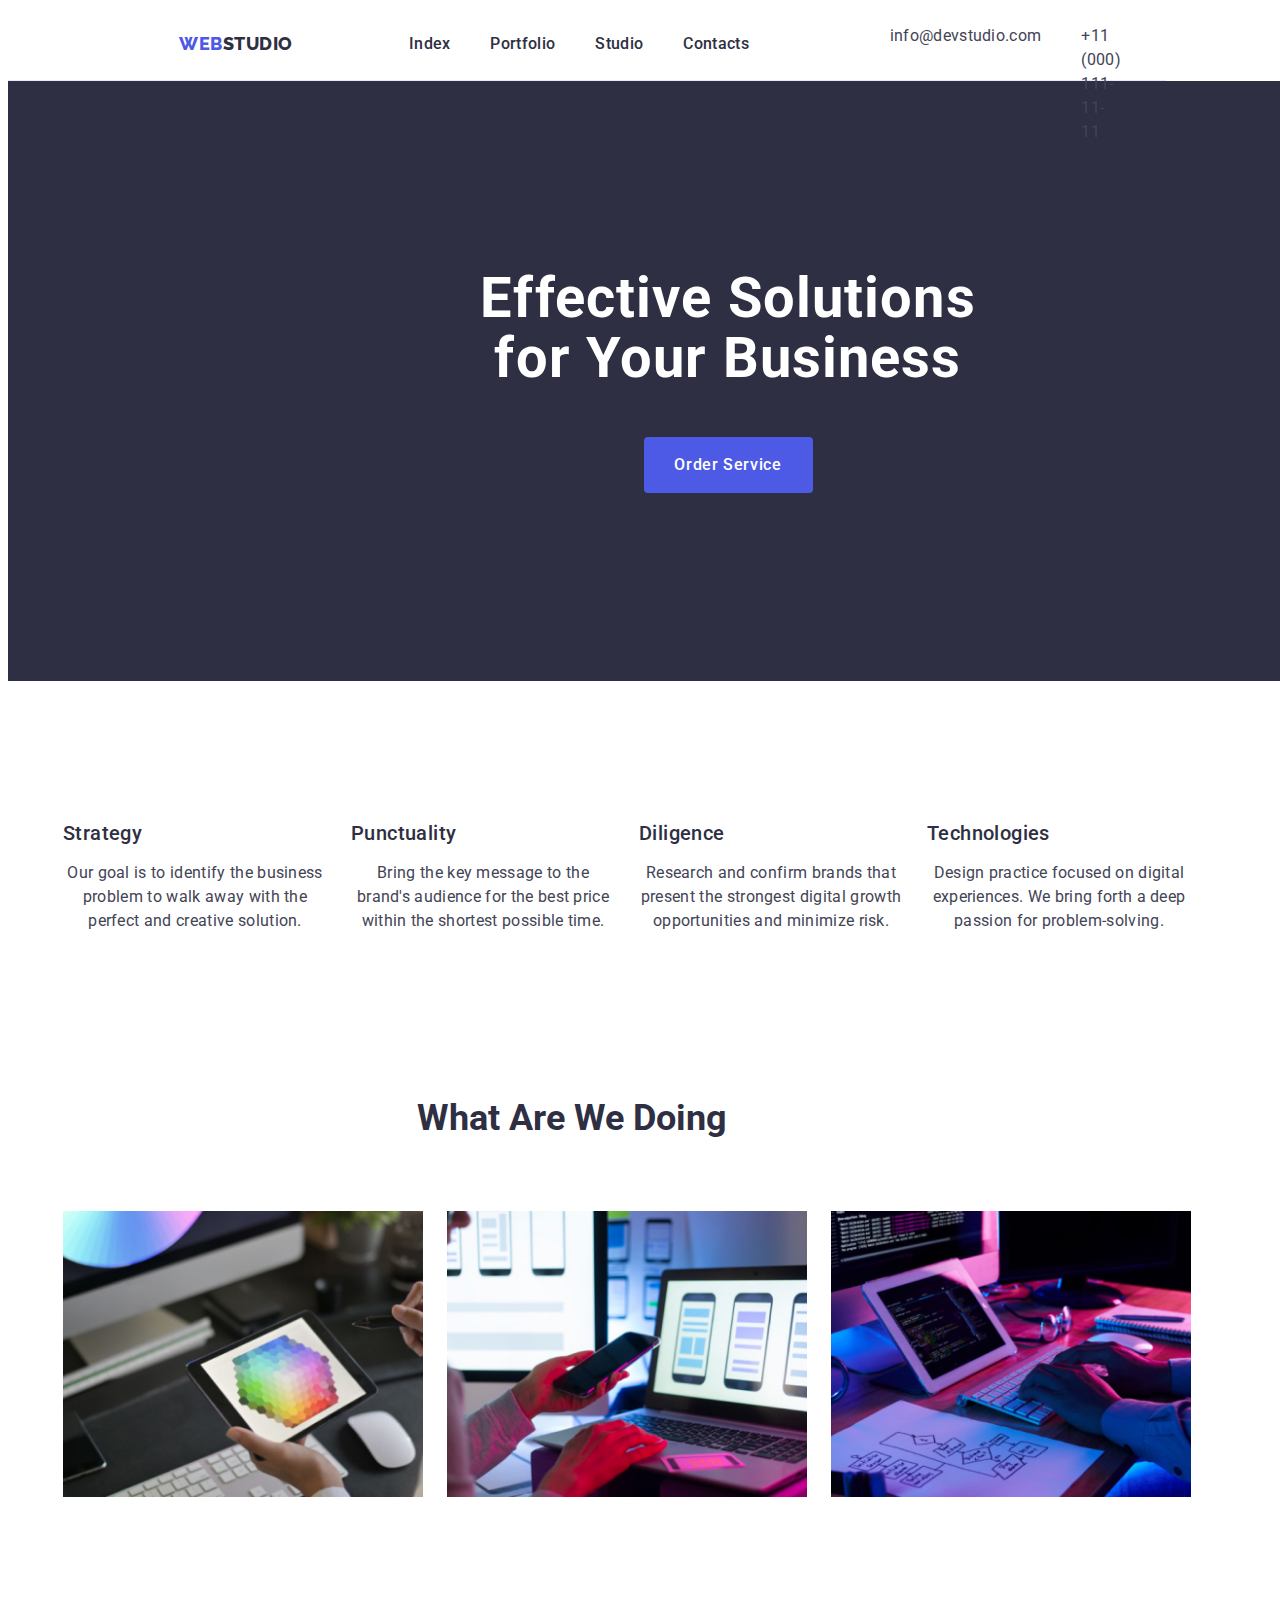
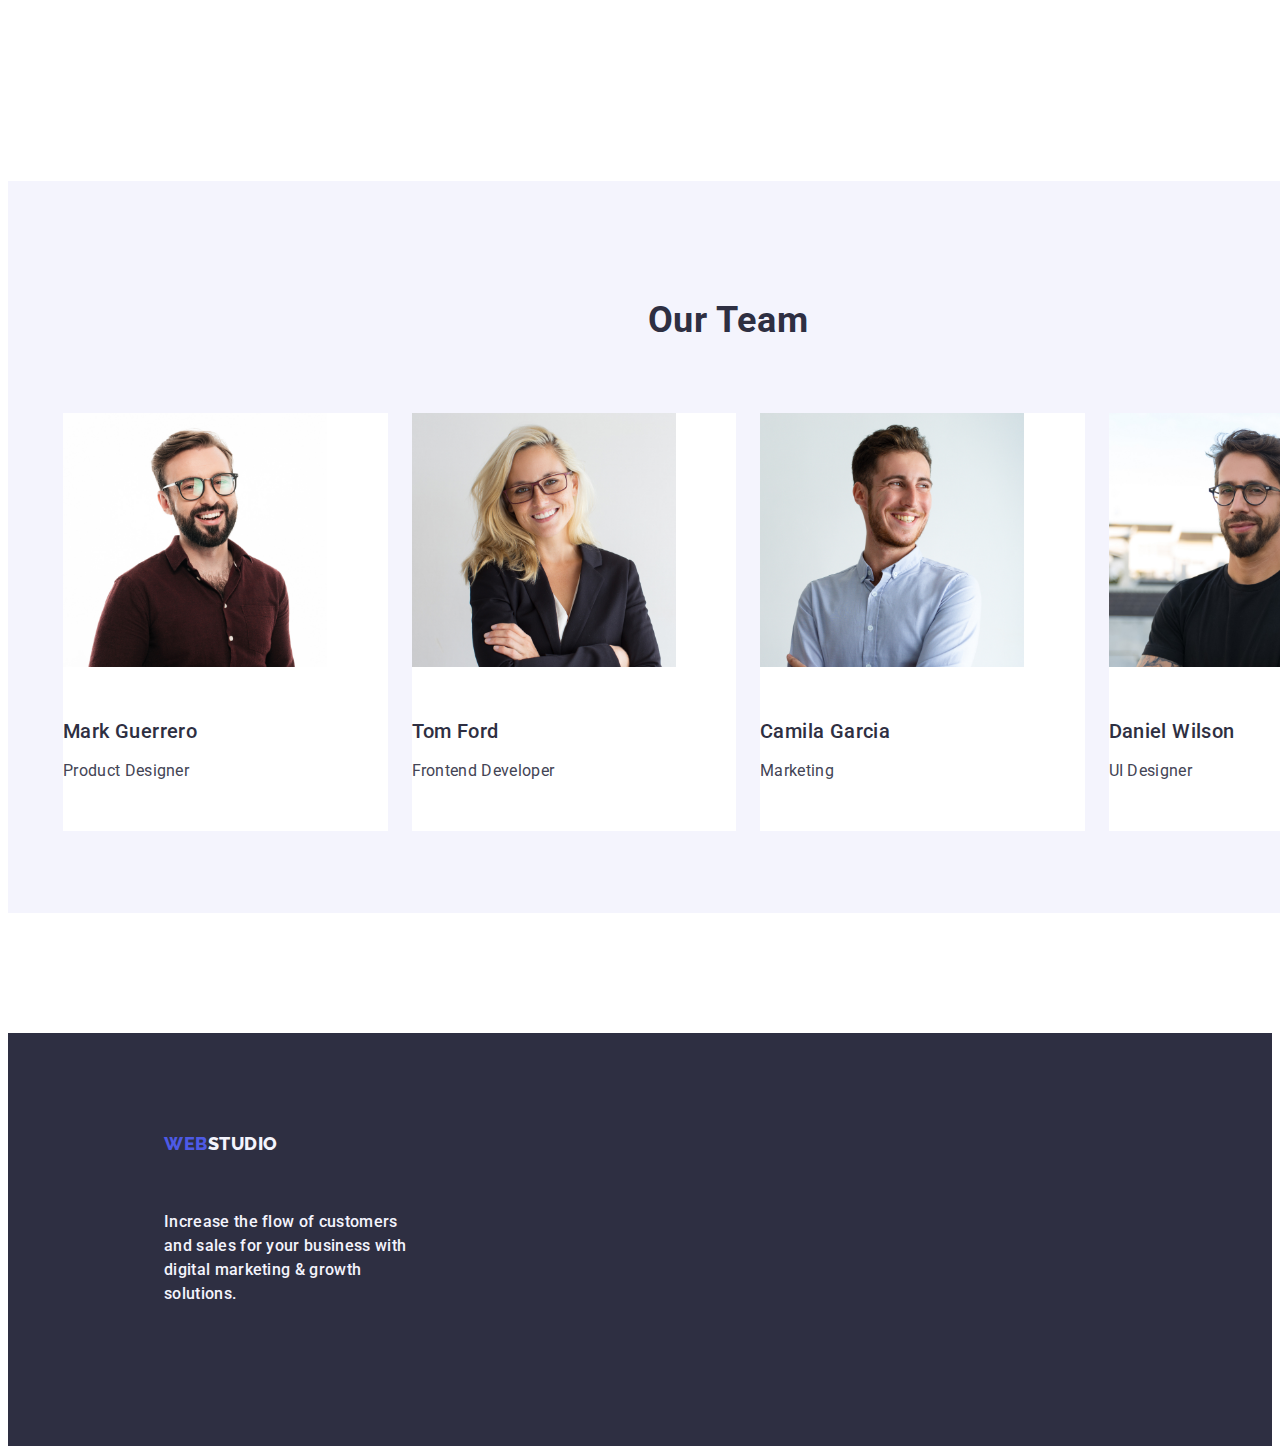
==== index.html @ 5dc01ca7 "adssdvd" ====
<!DOCTYPE html>
<html lang="en">
  <head>
    <meta charset="UTF-8" />
    <meta name="viewport" content="width=device-width, initial-scale=1.0" />
    <title>Web studio Homework</title>
    <link
      rel="stylesheet"
      href="node_modules/modern-normalize/modern-normalize.min.css"
    />
    <link rel="stylesheet" href="./css/styles.css" />
    <link rel="preconnect" href="https://fonts.googleapis.com" />
    <link rel="preconnect" href="https://fonts.gstatic.com" crossorigin />

    <link
      href="https://fonts.googleapis.com/css2?family=Roboto&display=swap"
      rel="stylesheet"
    />
    <link
      href="https://fonts.googleapis.com/css2?family=Raleway&display=swap"
      rel="stylesheet"
    />
  </head>
  <body class="body-studio">
    <header class="header-container">
      <!--Navigation section-->
      <div class="hero-content container">
        <nav class="navigation">
          <a class="logo link" href="./index.html"
            >Web<span class="accent-header">Studio</span></a
          >

          <ul class="list menu">
            <li>
              <a href="./index.html" class="index link">Index</a>
            </li>
            <li>
              <a href="./portfolio.html" class="index link">Portfolio</a>
            </li>

            <li><a href="" class="index link">Studio</a></li>
            <li>
              <a href="" class="index link">Contacts</a>
            </li>
          </ul>
        </nav>
        <!--Address-->
        <address class="address">
          <ul class="address list">
            <li>
              <a href="mailto:info@devstudio.com" class="contact link"
                >info@devstudio.com</a
              >
            </li>
            <li>
              <a href="tel:+110001111111" class="contact link"
                >+11 (000) 111-11-11</a
              >
            </li>
          </ul>
        </address>
      </div>
    </header>
    <main>
      <!--First section-->

      <section class="first-section">
        <div class="first-section container">
          <h1 class="first-section-title">
            Effective Solutions for Your Business
          </h1>
          <button class="first-section-button" type="button">
            Order Service
          </button>
        </div>
      </section>

      <!--Second section-->

      <section class="second-section">
        <div class="second-section container">
          <h2 hidden>text</h2>
          <ul class="list second-section-container">
            <li class="second-section-item">
              <h3 class="second-section-title">Strategy</h3>
              <p class="second-section-paragraph">
                Our goal is to identify the business problem to walk away with
                the perfect and creative solution.
              </p>
            </li>

            <li class="second-section-item">
              <h3 class="second-section-title">Punctuality</h3>
              <p class="second-section-paragraph">
                Bring the key message to the brand's audience for the best price
                within the shortest possible time.
              </p>
            </li>

            <li class="second-section-item">
              <h3 class="second-section-title">Diligence</h3>
              <p class="second-section-paragraph">
                Research and confirm brands that present the strongest digital
                growth opportunities and minimize risk.
              </p>
            </li>

            <li class="second-section-item">
              <h3 class="second-section-title">Technologies</h3>
              <p class="second-section-paragraph">
                Design practice focused on digital experiences. We bring forth a
                deep passion for problem-solving.
              </p>
            </li>
          </ul>
        </div>
      </section>

      <!--Third section-->
      <section class="third-section-container">
        <div class="third-section container">
          <h2 class="third-section-title">What are we doing</h2>
          <ul class="third-section list">
            <li class="third-section-item">
              <img
                class="third-section-image"
                src="./images/image1.jpg"
                alt="typing"
                width="360"
              />
            </li>
            <li class="third-section-item">
              <img
                class="third-section-image"
                src="./images/image3.jpg"
                alt="phone"
                width="360"
              />
            </li>
            <li class="third-section-item">
              <img
                class="third-section-image"
                src="./images/image2.jpg"
                alt="hands holding a tablet"
                width="360"
              />
            </li>
          </ul>
        </div>
      </section>
      <!--Fourth section-->

      <section class="fourth-section">
        <div class="fourth-section-container container">
          <h2 class="fourth-section-title">Our Team</h2>

          <ul class="fourth-section-list list">
            <li class="list-item">
              <img
                class="card-image"
                src="./images/man2.jpg"
                alt="man with glasses smilig"
                width="264"
              />
              <div class="name-and-job">
                <h3 class="second-section-title">Mark Guerrero</h3>
                <p class="second-section-paragraph">Product Designer</p>
              </div>
            </li>

            <li class="list-item">
              <img
                class="card-image"
                src="./images/woman1.jpg"
                alt="woman smiling"
                width="264"
              />
              <div class="name-and-job">
                <h3 class="second-section-title">Tom Ford</h3>
                <p class="second-section-paragraph">Frontend Developer</p>
              </div>
            </li>

            <li class="list-item">
              <img
                class="card-image"
                src="./images/man1.jpg"
                alt="man without glasses smiling"
                width="264"
              />
              <div class="name-and-job">
                <h3 class="second-section-title">Camila Garcia</h3>
                <p class="second-section-paragraph">Marketing</p>
              </div>
            </li>

            <li class="list-item">
              <img
                class="card-image"
                src="./images/man3.jpg"
                alt="man in black with glasses smiling"
                width="264"
              />
              <div class="name-and-job">
                <h3 class="second-section-title">Daniel Wilson</h3>
                <p class="second-section-paragraph">UI Designer</p>
              </div>
            </li>
          </ul>
        </div>
      </section>
    </main>

    <footer class="footer">
      <!--Logo-->
      <div class="footer-container">
        <a href="./index.html" class="web-footer link"
          >Web<span class="accent-footer">Studio</span></a
        >

        <p class="index link footer-paragraph">
          Increase the flow of customers and sales for your business with
          digital marketing & growth solutions.
        </p>
      </div>
    </footer>
  </body>
</html>
---- css/styles.css ----
:root{
    --brand-color:#434455;
}



.body-studio {
    font-family: "Roboto", sans-serif;
    color: #434455;
    background-color: #FFFFFFFF;
}
.logo {
    font-family: "Raleway", sans-serif;
    font-weight: 800;
    font-size: 18px;
    line-height: 1.17;
    letter-spacing: 0.03em;
    text-transform: uppercase;
    color:#4d5ae5;
    margin-right: 76px;
    
      
}
.header-container{
    border-bottom: 1px solid #e7e9fc;
    width: 1158px;
    margin: 0;
}
.accent-header{
    color: #2e2f42;
        font-family: "Raleway", sans-serif;
        font-size: 18px;
        font-style: normal;
        font-weight: 800;
        line-height: 21px;
        letter-spacing: 0.54px;
        text-transform: uppercase;
}

.list {
    list-style: none;
    display:flex;
}
.link {
    text-decoration: none;
}
.link:hover{
    color:#404BBF;
}
.link:focus{
    color: #404BBF;
}
.address {
    font-style: normal;
    display:flex;
    justify-content: flex-end;
    gap:40px;
    width: 151px;
    height: 24px;
   
}

.contact{
    color: #434455;
    font-size: 16px;
    line-height: 1.5;
    letter-spacing: 0.02em;
    
}
.index{
    font-weight: 500;
    line-height: 1.5;
    letter-spacing: 0.02em;
    color: #2e2f42;
    padding: 24px 0;
    
    
}
.hero-content {
    width: 1158px;
    margin: 0 auto;
}

/*Section 1*/

.first-section {
    background-color: #2e2f42;
    min-width: 1440px;
        
    padding: 188px 0;
        
    
    
    
}
.first-section-title {
    color: #FFFFFFFF;
    font-size: 56px;
    line-height: 1.07;
    text-align: center;
    letter-spacing: 0.02em;
    max-width: 496px;
    margin:auto;
    
    

    
}
.first-section-button{
    background-color: #4d5ae5;
    font-family: "Roboto", sans-serif;
    font-weight: 500;
    font-size: 16px;
    line-height: 1.5;
    letter-spacing: 0.04em;
    color:#FFFFFFFF;
    display: block;
    min-width: 169px;
    height: 56px;
    border: none;
    border-radius: 4px;
    margin:auto;
    margin-top:48px;
    
    
}

.first-section-button:hover{
    background-color: #404bbf;
}
.first-section-button:focus{
    background-color: #404bbf;
}
.first-section-button{
    cursor: pointer;
}

/*Section 2*/
.second-section{
    padding: 120px 0;
}

.second-section-container{
    display: flex;
    gap: 24px;
    margin:auto;
    
    
}
.second-section-title, .second-section-paragraph{
    display: flex;
    width: 264px;
    flex-direction: column;
    align-items: flex-start;
    gap: 8px;
    
}
.second-section-item{
flex-basis: calc((100% - 72px) / 4);
margin:auto;
}
       

.second-section-title {
    color: #2e2f42;
    font-weight: 500;
    font-size: 20px;
    line-height: 1.2;
    letter-spacing: 0.02em;
    background-color: #FFFFFFFF;
    margin-bottom: 8px;
    text-align: center;
    
    
    

}
.second-section-paragraph {
    font-size: 16px;
    line-height: 1.5;
    letter-spacing: 0.02em;
    color:#434455;
    text-align: center;
    
    

}
/*Section 3*/
.third-section-container{
    padding-bottom: 120px;
}
.third-section {
    
    align-items: flex-start;
    gap:24px;
    width: 1128px;
    height: 412px;
    
    
    
}
.third-section-title {
    color: #2e2f42;
    font-size: 36px;
    line-height: 1.11;
    text-align: center;
    text-transform: capitalize;
    margin-bottom: 72px;
    
    
}
.third-section-item{
    display: flex;
    gap: 24px;
    
}

/*Section 4*/

.fourth-section-container{
    min-width: 1440px;
    height: 732px;
    background-color: #F4F4FD;
    
}
.fourth-section {
    padding: 120px 0;
   
}
.fourth-section-list{
display: flex;
gap: 24px
}

.fourth-section-title {
    color: #2e2f42;
    font-size: 36px;
    line-height: 1.11;
    text-align: center;
    letter-spacing: 0.02em;
    text-transform: capitalize;
    background-color: #F4F4FD;
    padding-top:120px;
    margin-bottom: 72px;
    
}

.list-item{
    background-color: #FFFFFFFF;
    border-radius: 0px 0px 4px 4px 4px;
    width: calc((100% - 72px) / 4);
    
    
}
.card-image{
    display: block;

}
.name-and-job{
padding: 32px 0;
}


/*Footer*/

.footer {
    background-color: #2e2f42;
    padding: 100px 0;
}

.footer-paragraph {
    color: #F4F4FD;
    max-width: 264px;
}

.web-footer {
    font-family: "Raleway", sans-serif;
    font-weight: 800;
    font-size: 18px;
    line-height: 1.17;
    letter-spacing: 0.03em;
    text-transform: uppercase;
    color: #4d5ae5;
    display: inline-block;
    margin-bottom: 16px;
}
.accent-footer {
        color:#f4f4fd;
        font-family: "Raleway", sans-serif;
        font-size: 18px;
        font-style: normal;
        font-weight: 800;
        line-height: 21px;
        letter-spacing: 0.54px;
        text-transform: uppercase;
}
.footer-container{
    margin-left:156px;
}
/*Portfolio*/
img {
    display: block
}
.body-portfolio {
    font-family: "Roboto", sans-serif;
    color: #434455;
    background-color: #FFFFFFFF;
}
.portfolio-cards{

}
.portfolio-cards-list{
    display: flex;
    justify-content: center;
    gap: 24px;
    margin-bottom: 72px;
}
.section-portfolio{
    padding-top: 96px;
    padding-bottom: 120px;

}

.body-portfolio{
    font-family: "Roboto", sans-serif;
    color:#434455;
}


.button-portfolio{
    color: #4d5ae5;
        background-color: #F4F4FD;
        text-align: center;
        font-family: "Roboto", sans-serif;
        font-size: 16px;
        font-style: normal;
        font-weight: 500;
        line-height: 1.5;
        letter-spacing: 0.04em;
        cursor: pointer;
        padding: 12px 24px;
        border: 1px solid #e7e9fc;
        border-radius: 4px;
        
}

.button-portfolio:hover{
    color: #FFFFFFFF;
    background-color: #404bbf;
    border: 1px solid transparent;
}
.button-portfolio:focus{
    color: #FFFFFFFF;
    background-color: #404BBF;
    border: 1px solid transparent;
}
/*List portfolio*/
.title-element{
    color: #2e2f42;
        font-size: 20px;
        font-style: normal;
        font-weight: 500;
        line-height: 1.2;
        letter-spacing: 0.02em;
        margin-bottom: 8px;
}
.paragraph-element{
    color: #434455;
        font-size: 16px;
        line-height: 1.5;
        letter-spacing: 0.02em;
}
.portfolio-images{
    display: flex;
    flex-wrap: wrap;
    column-gap: 24px;
    row-gap: 48px;
    
    
}
.list-element{
    width: calc((100% - 48px) / 3);
    
    
    
    
}
.name-application{
    display: flex;
    width: 360px;
    padding: 32px 16px;
    flex-direction: column;
    align-items: flex-start;
    border: 1px solid #e7e9fc;
    border-top: none;
        
}
/*Tema3*/
* {
    box-sizing: border-box;
}
.navigation{
    display: flex;
    width: 1440px;
    height: 72px;
    padding:24px 156px 24px 156px;
    flex-wrap:nowrap;
    align-items:center;
}
.menu{
    display: flex;
    gap:40px;
    align-items: flex-start;
    
}
.hero-content{
    display: flex;
}
.container{
    width: 1128px;
    margin:0;
    padding: 0 15px;
    
}
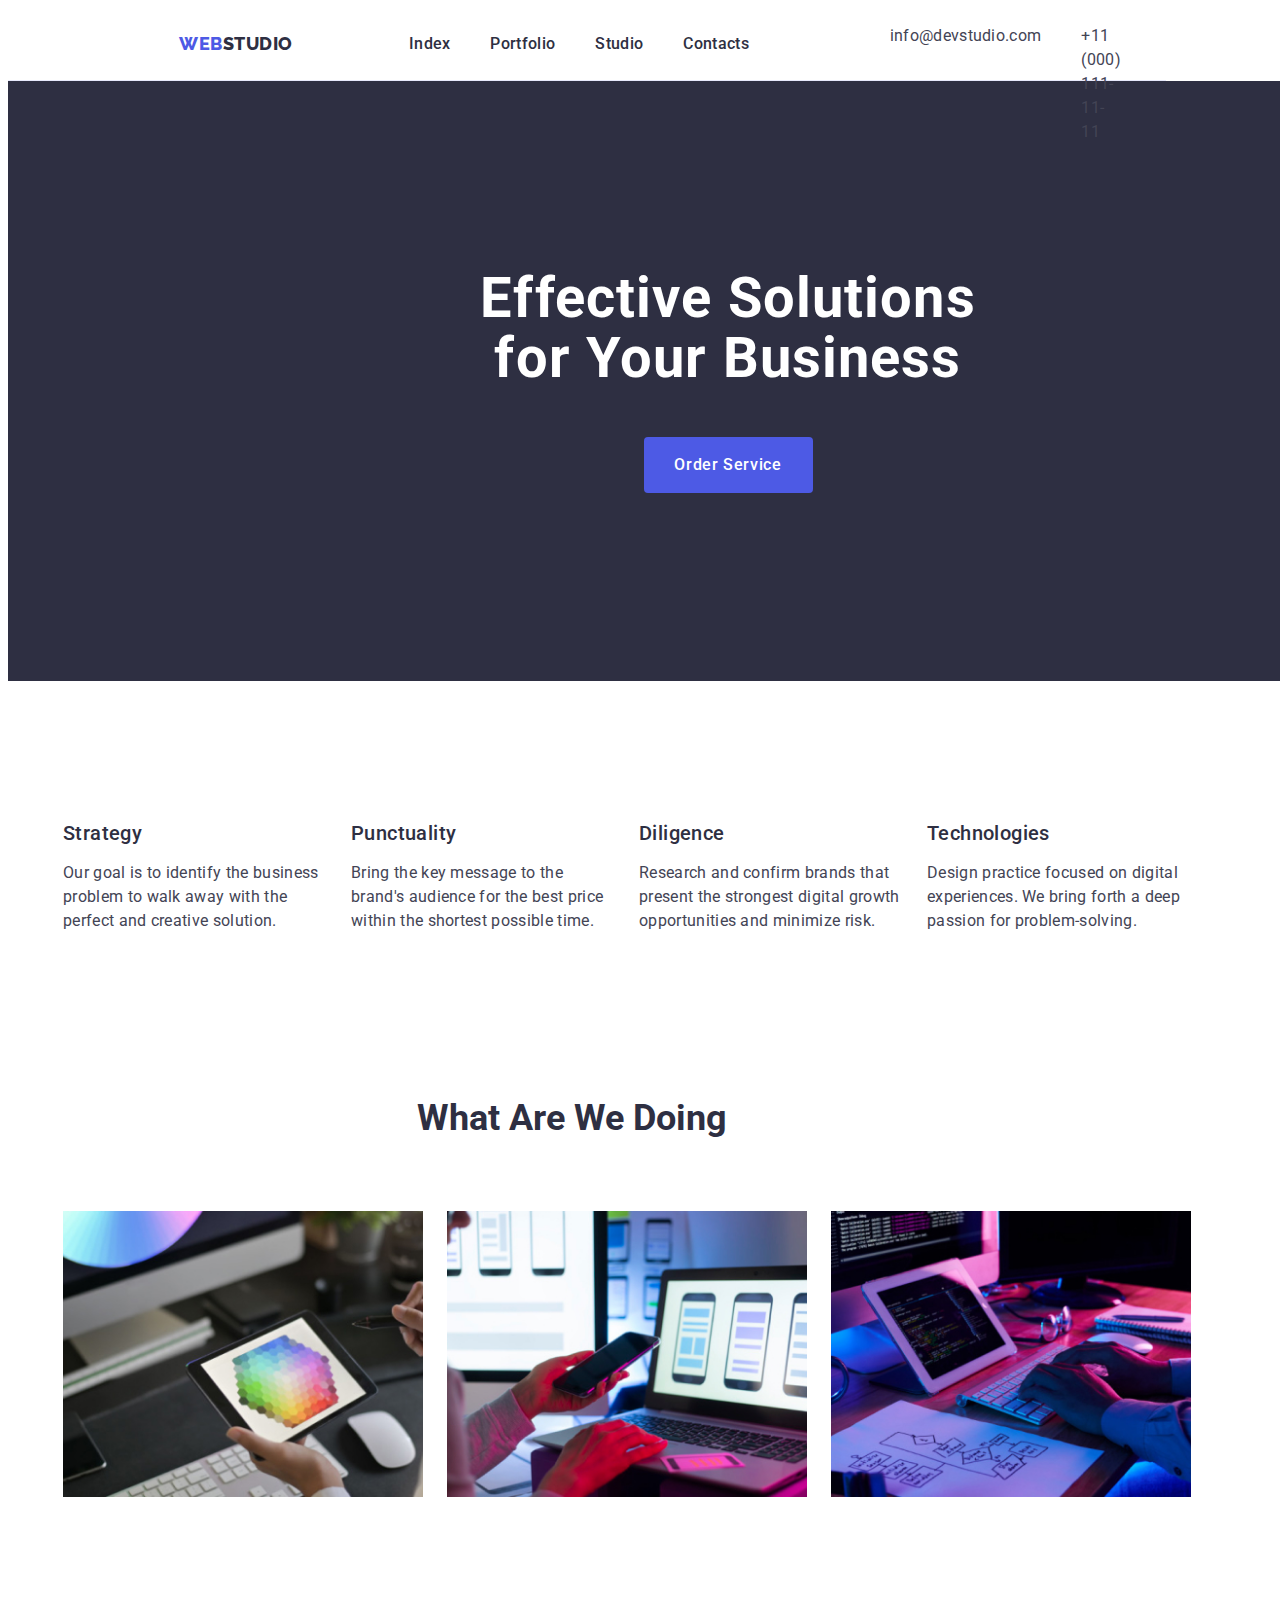
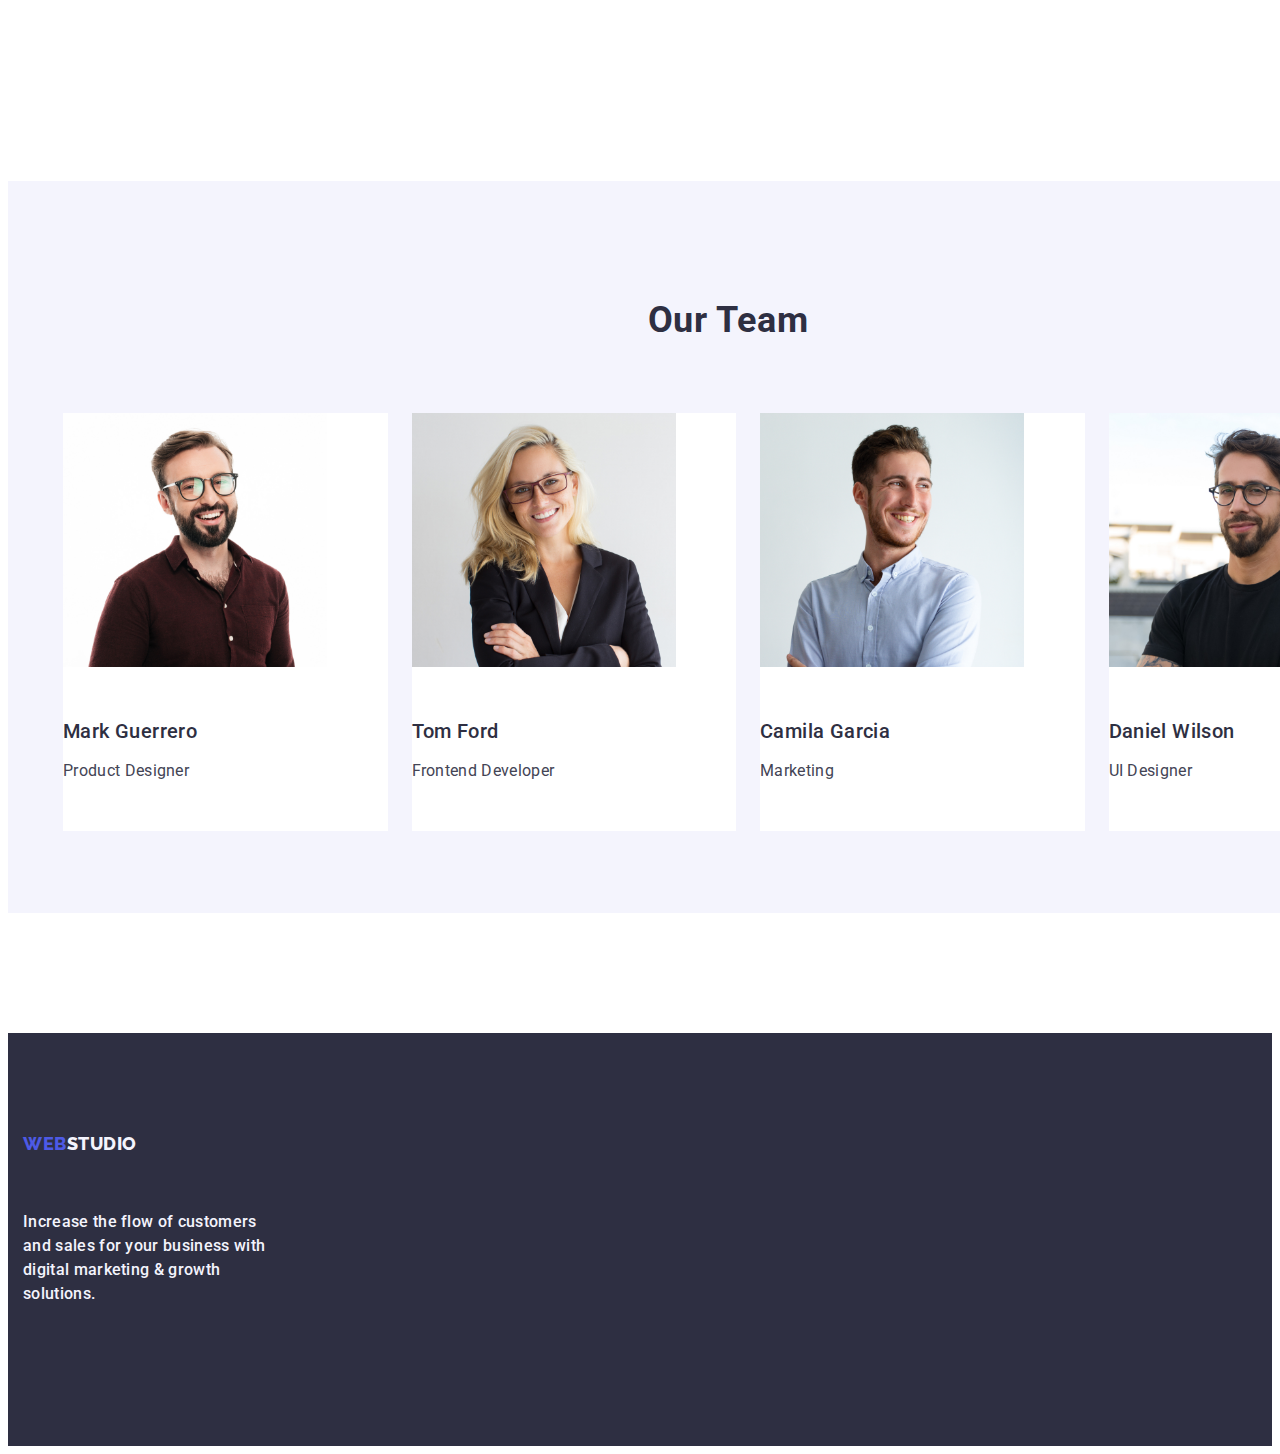
==== commit 540526ca: "k" ====
--- a/index.html
+++ b/index.html
@@ -79,7 +79,7 @@
 
       <section class="second-section">
         <div class="second-section container">
-          <h2 hidden>text</h2>
+          <h2 class="visually-hidden">text</h2>
           <ul class="list second-section-container">
             <li class="second-section-item">
               <h3 class="second-section-title">Strategy</h3>
@@ -213,7 +213,7 @@
 
     <footer class="footer">
       <!--Logo-->
-      <div class="footer-container">
+      <div class="footer-container container">
         <a href="./index.html" class="web-footer link"
           >Web<span class="accent-footer">Studio</span></a
         >
--- a/css/styles.css
+++ b/css/styles.css
@@ -84,6 +84,18 @@
 
 /*Section 1*/
 
+.visually-hidden{
+    position: absolute;
+    width: 1px;
+    height: 1px;
+    margin:-1px;
+    border:0;
+    padding:0;
+    white-space: nowrap;
+    clip-path: inset(100%);
+    clip:rect(0000);
+    overflow: hidden;
+}
 .first-section {
     background-color: #2e2f42;
     min-width: 1440px;
@@ -181,7 +193,7 @@
     line-height: 1.5;
     letter-spacing: 0.02em;
     color:#434455;
-    text-align: center;
+    
     
     
 
@@ -423,3 +435,7 @@
     padding: 0 15px;
     
 }
+.hero-content .container{
+    width: 1158px;
+    margin: 0 auto;
+}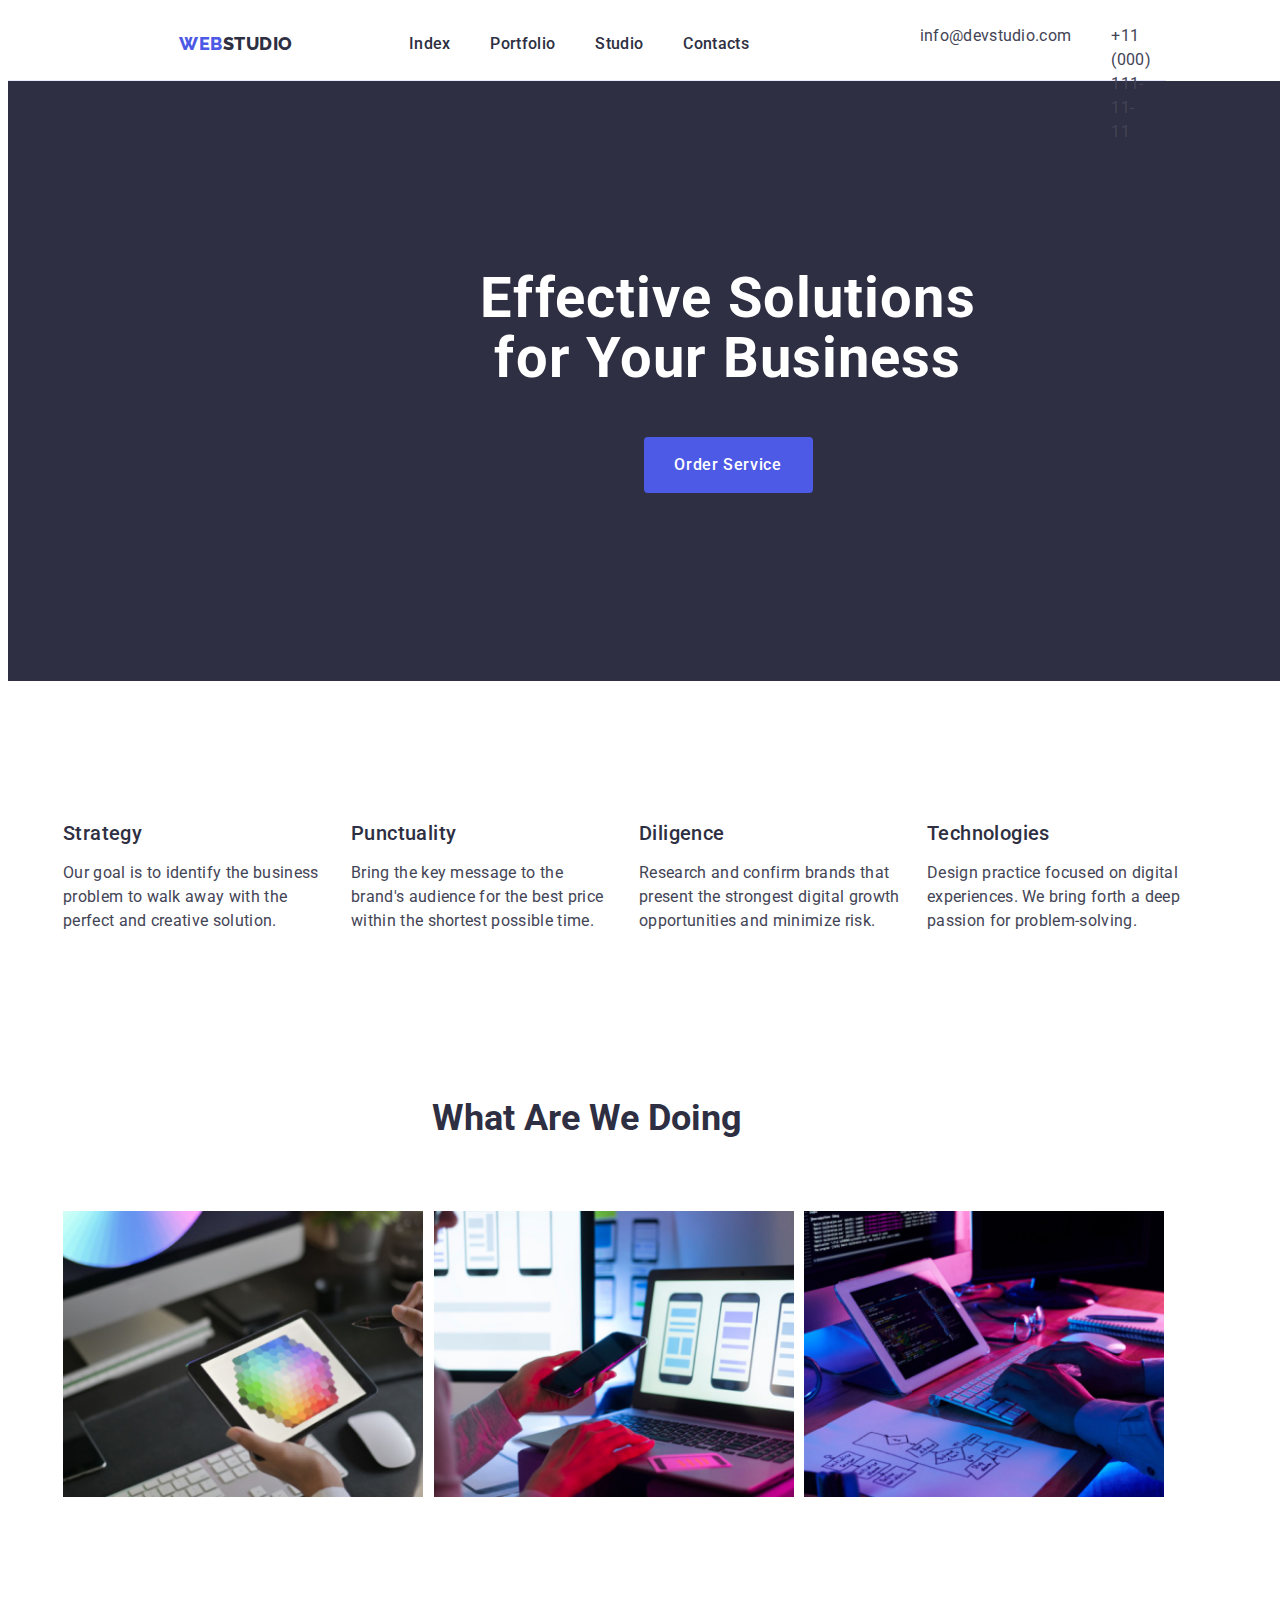
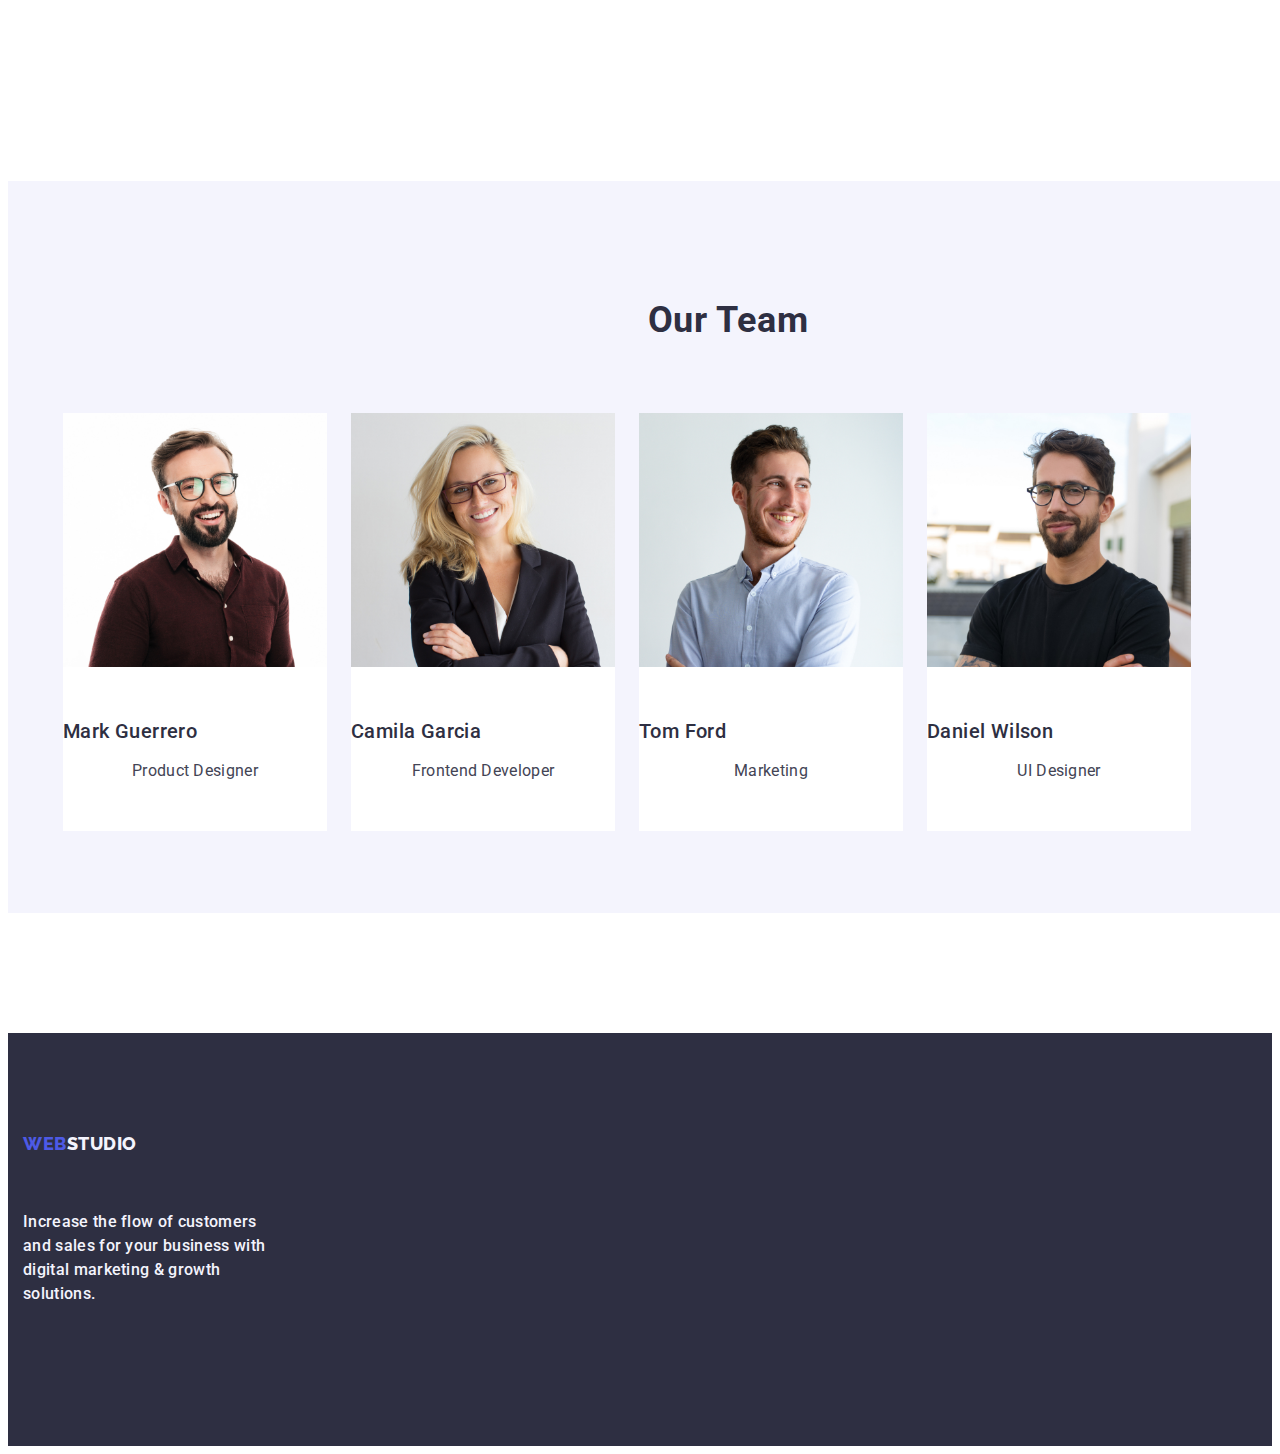
==== commit deaefffb: "d" ====
--- a/index.html
+++ b/index.html
@@ -164,7 +164,7 @@
               />
               <div class="name-and-job">
                 <h3 class="second-section-title">Mark Guerrero</h3>
-                <p class="second-section-paragraph">Product Designer</p>
+                <p class="fourth-section-paragraph">Product Designer</p>
               </div>
             </li>
 
@@ -176,8 +176,8 @@
                 width="264"
               />
               <div class="name-and-job">
-                <h3 class="second-section-title">Tom Ford</h3>
-                <p class="second-section-paragraph">Frontend Developer</p>
+                <h3 class="second-section-title">Camila Garcia</h3>
+                <p class="fourth-section-paragraph">Frontend Developer</p>
               </div>
             </li>
 
@@ -189,8 +189,8 @@
                 width="264"
               />
               <div class="name-and-job">
-                <h3 class="second-section-title">Camila Garcia</h3>
-                <p class="second-section-paragraph">Marketing</p>
+                <h3 class="second-section-title">Tom Ford</h3>
+                <p class="fourth-section-paragraph">Marketing</p>
               </div>
             </li>
 
@@ -203,7 +203,7 @@
               />
               <div class="name-and-job">
                 <h3 class="second-section-title">Daniel Wilson</h3>
-                <p class="second-section-paragraph">UI Designer</p>
+                <p class="fourth-section-paragraph">UI Designer</p>
               </div>
             </li>
           </ul>
--- a/css/styles.css
+++ b/css/styles.css
@@ -93,7 +93,7 @@
     padding:0;
     white-space: nowrap;
     clip-path: inset(100%);
-    clip:rect(0000);
+    clip:rect(0 0 0 0);
     overflow: hidden;
 }
 .first-section {
@@ -171,6 +171,7 @@
 .second-section-item{
 flex-basis: calc((100% - 72px) / 4);
 margin:auto;
+
 }
        
 
@@ -184,16 +185,22 @@
     margin-bottom: 8px;
     text-align: center;
     
-    
-    
-
+
+}
+
+
+.fourth-section-paragraph{
+    font-size: 16px;
+        line-height: 1.5;
+        letter-spacing: 0.02em;
+        color: #434455;
+        text-align: center;
 }
 .second-section-paragraph {
     font-size: 16px;
     line-height: 1.5;
     letter-spacing: 0.02em;
     color:#434455;
-    
     
     
 
@@ -225,6 +232,7 @@
 .third-section-item{
     display: flex;
     gap: 24px;
+    width: calc((100% - 48px) / 3);
     
 }
 
@@ -238,11 +246,15 @@
 }
 .fourth-section {
     padding: 120px 0;
+    
    
 }
 .fourth-section-list{
 display: flex;
-gap: 24px
+gap: 24px;
+width: calc((100% - 72px) / 4);
+border-radius: 0px 0px 4px 4px 4px;
+
 }
 
 .fourth-section-title {
@@ -260,19 +272,24 @@
 
 .list-item{
     background-color: #FFFFFFFF;
-    border-radius: 0px 0px 4px 4px 4px;
-    width: calc((100% - 72px) / 4);
-    
-    
-}
+    
+    
+    
+}
+
 .card-image{
     display: block;
+    
+        
 
 }
 .name-and-job{
 padding: 32px 0;
-}
-
+
+}
+.fourth-section-paragraph{
+    text-align: center;
+}
 
 /*Footer*/
 
@@ -319,14 +336,13 @@
     color: #434455;
     background-color: #FFFFFFFF;
 }
-.portfolio-cards{
-
-}
+
 .portfolio-cards-list{
     display: flex;
     justify-content: center;
     gap: 24px;
     margin-bottom: 72px;
+    
 }
 .section-portfolio{
     padding-top: 96px;
@@ -392,7 +408,7 @@
     
 }
 .list-element{
-    width: calc((100% - 48px) / 3);
+    width: calc((100% - 48px)) / 3;
     
     
     
@@ -428,14 +444,11 @@
 }
 .hero-content{
     display: flex;
+    
 }
 .container{
-    width: 1128px;
+    width: 1158px;
     margin:0;
     padding: 0 15px;
     
 }
-.hero-content .container{
-    width: 1158px;
-    margin: 0 auto;
-}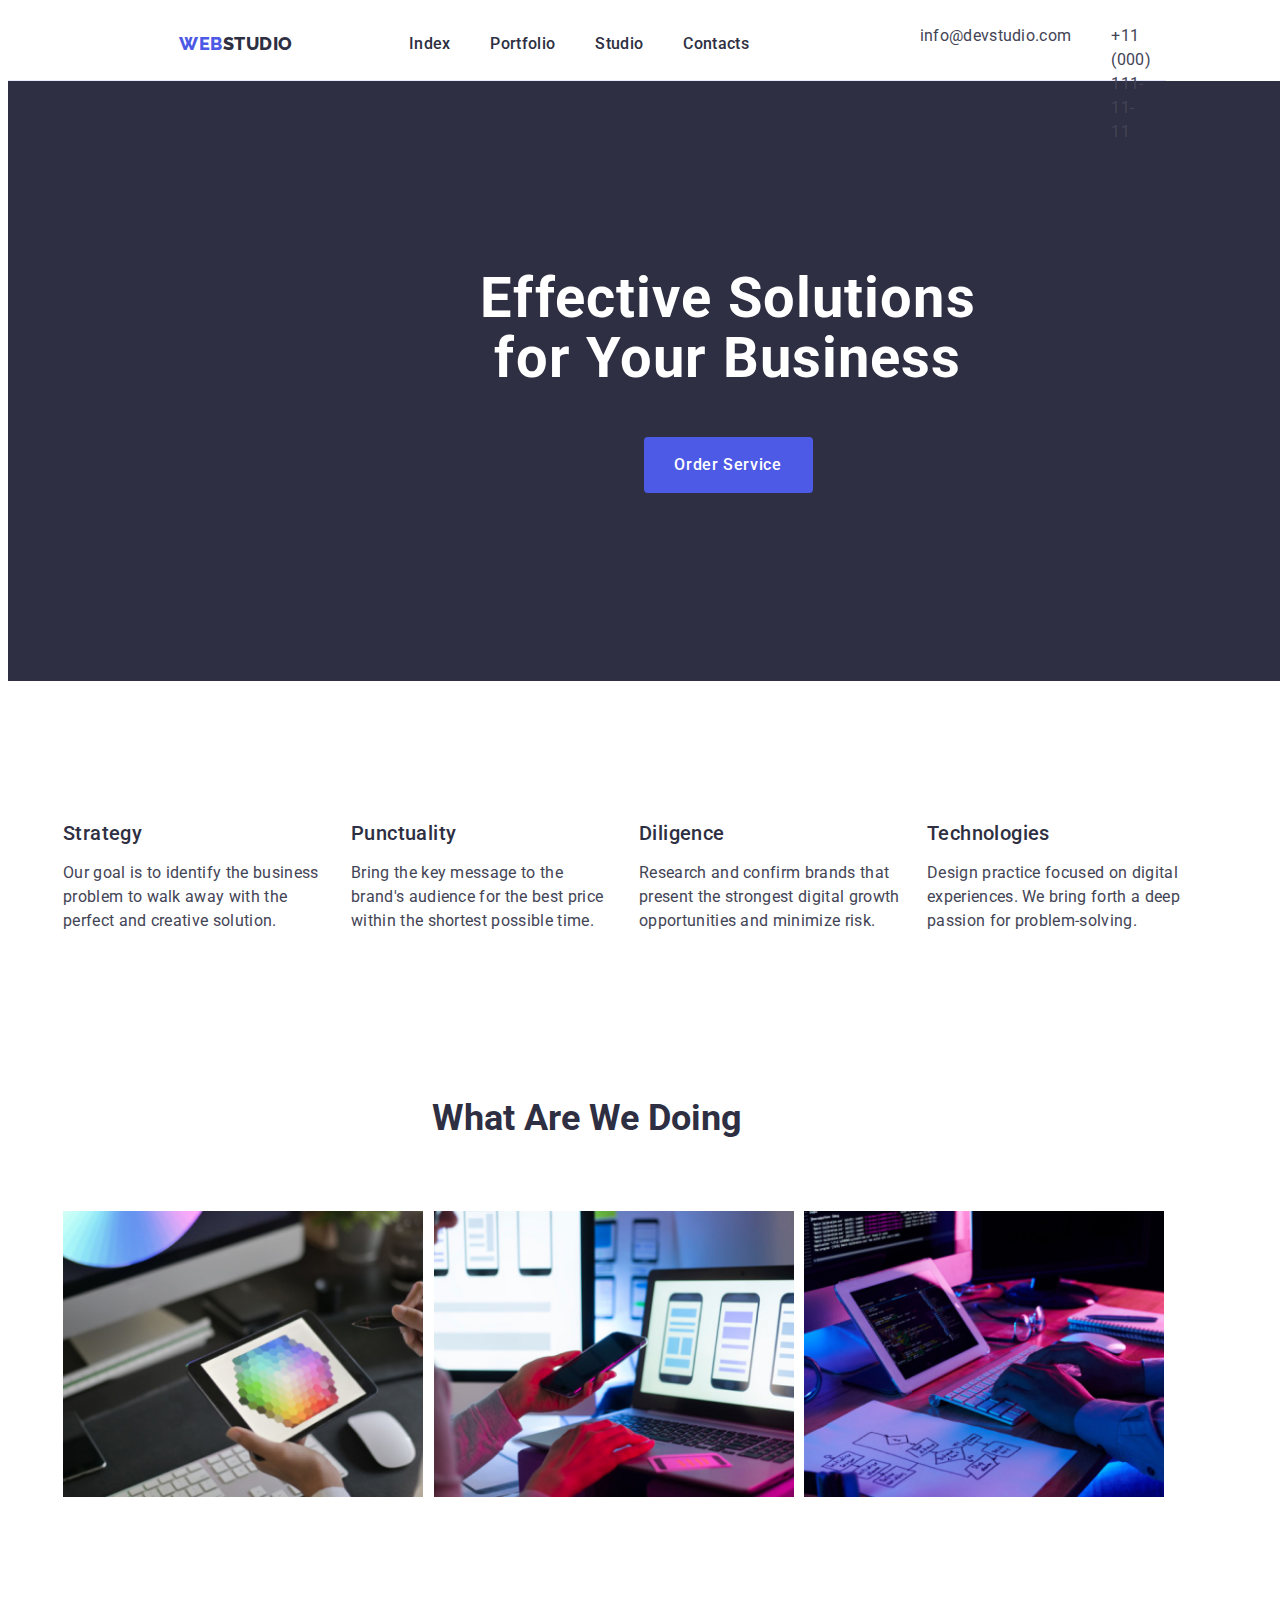
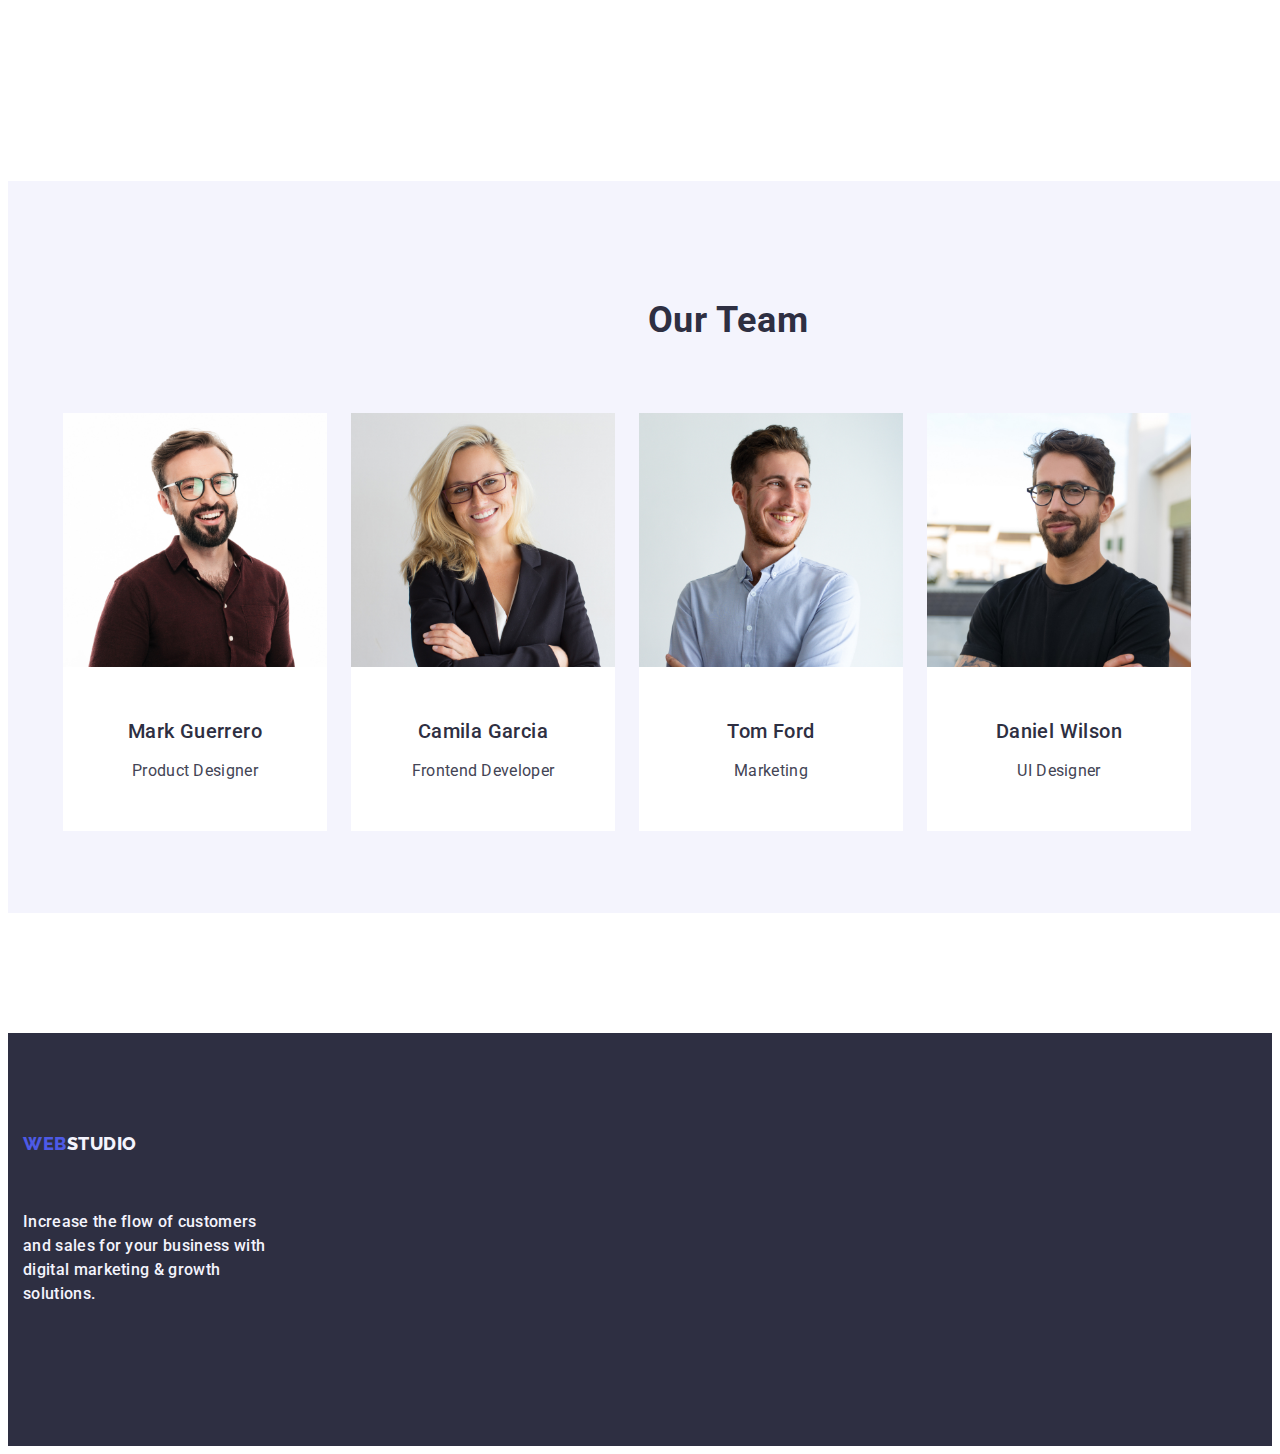
==== commit 4ef7b025: "l" ====
--- a/index.html
+++ b/index.html
@@ -163,7 +163,7 @@
                 width="264"
               />
               <div class="name-and-job">
-                <h3 class="second-section-title">Mark Guerrero</h3>
+                <h3 class="fourth-section-name">Mark Guerrero</h3>
                 <p class="fourth-section-paragraph">Product Designer</p>
               </div>
             </li>
@@ -176,7 +176,7 @@
                 width="264"
               />
               <div class="name-and-job">
-                <h3 class="second-section-title">Camila Garcia</h3>
+                <h3 class="fourth-section-name">Camila Garcia</h3>
                 <p class="fourth-section-paragraph">Frontend Developer</p>
               </div>
             </li>
@@ -189,7 +189,7 @@
                 width="264"
               />
               <div class="name-and-job">
-                <h3 class="second-section-title">Tom Ford</h3>
+                <h3 class="fourth-section-name">Tom Ford</h3>
                 <p class="fourth-section-paragraph">Marketing</p>
               </div>
             </li>
@@ -202,7 +202,7 @@
                 width="264"
               />
               <div class="name-and-job">
-                <h3 class="second-section-title">Daniel Wilson</h3>
+                <h3 class="fourth-section-name">Daniel Wilson</h3>
                 <p class="fourth-section-paragraph">UI Designer</p>
               </div>
             </li>
--- a/css/styles.css
+++ b/css/styles.css
@@ -232,7 +232,7 @@
 .third-section-item{
     display: flex;
     gap: 24px;
-    width: calc((100% - 48px) / 3);
+    width: calc((100% - 3 * 16px) / 3);
     
 }
 
@@ -240,8 +240,9 @@
 
 .fourth-section-container{
     min-width: 1440px;
-    height: 732px;
+    min-height: 732px;
     background-color: #F4F4FD;
+    
     
 }
 .fourth-section {
@@ -252,8 +253,8 @@
 .fourth-section-list{
 display: flex;
 gap: 24px;
-width: calc((100% - 72px) / 4);
-border-radius: 0px 0px 4px 4px 4px;
+
+
 
 }
 
@@ -269,18 +270,24 @@
     margin-bottom: 72px;
     
 }
-
+.fourth-section-name{
+    color: #2e2f42;
+        font-weight: 500;
+        font-size: 20px;
+        line-height: 1.2;
+        letter-spacing: 0.02em;
+        background-color: #FFFFFFFF;
+        margin-bottom: 8px;
+        text-align: center;
+}
 .list-item{
-    background-color: #FFFFFFFF;
-    
-    
-    
+    background-color: #FFFFFFFF;   
 }
 
 .card-image{
     display: block;
-    
-        
+    flex-basis: calc((100% - 3 * 24px) / 4);
+    border-radius: 0px 0px 4px 4px 4px;
 
 }
 .name-and-job{
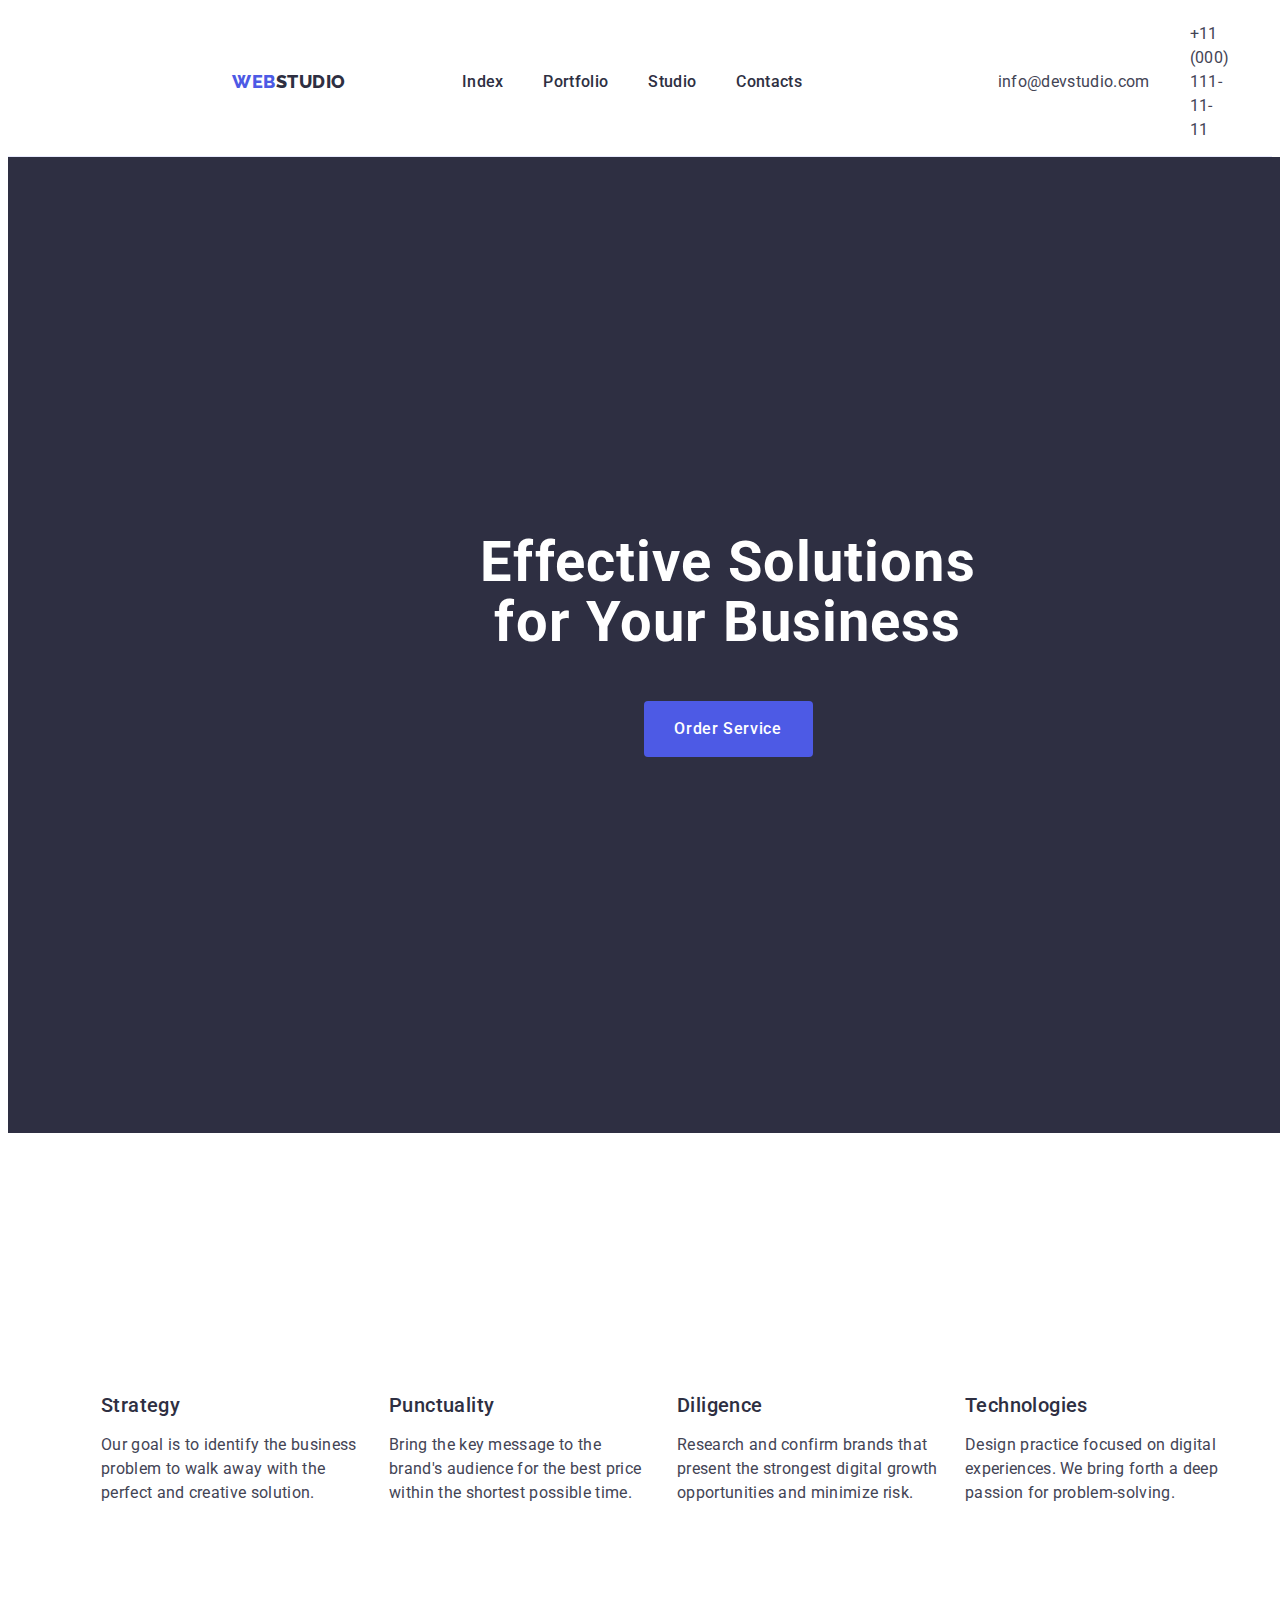
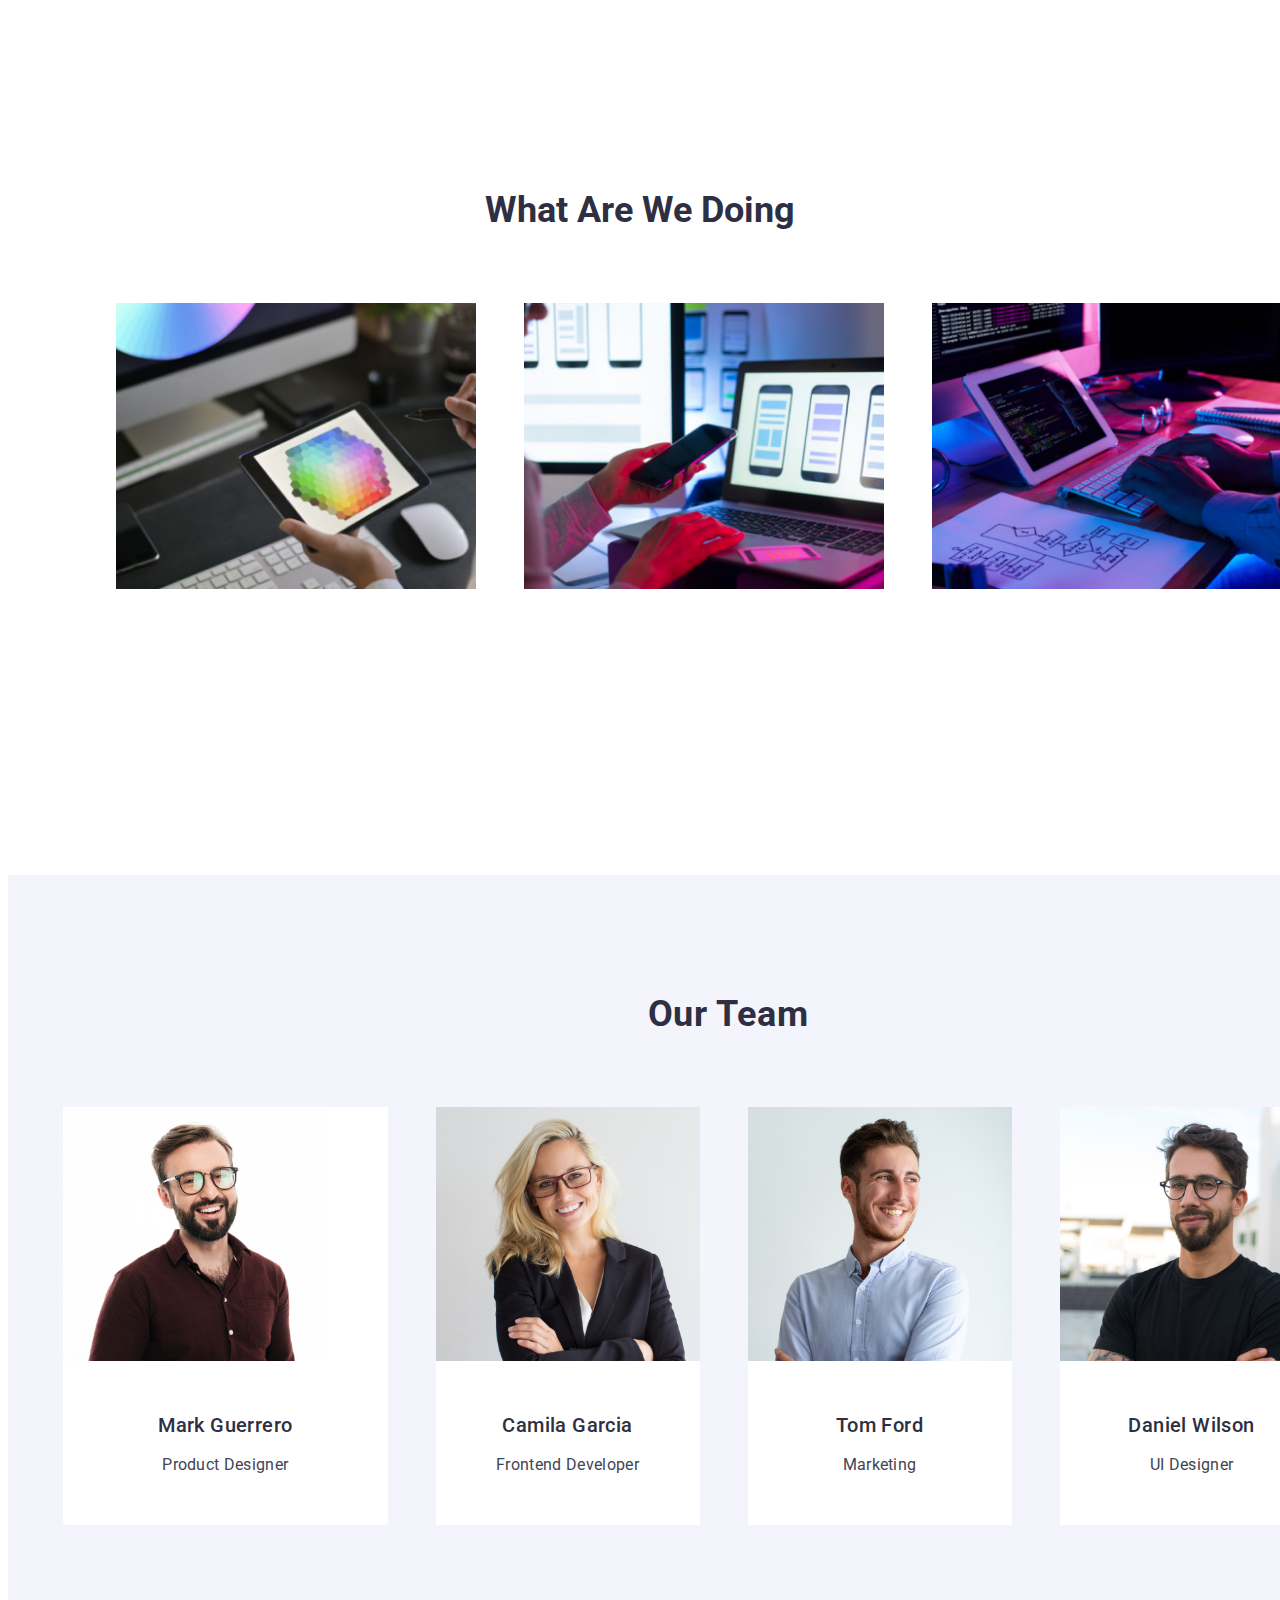
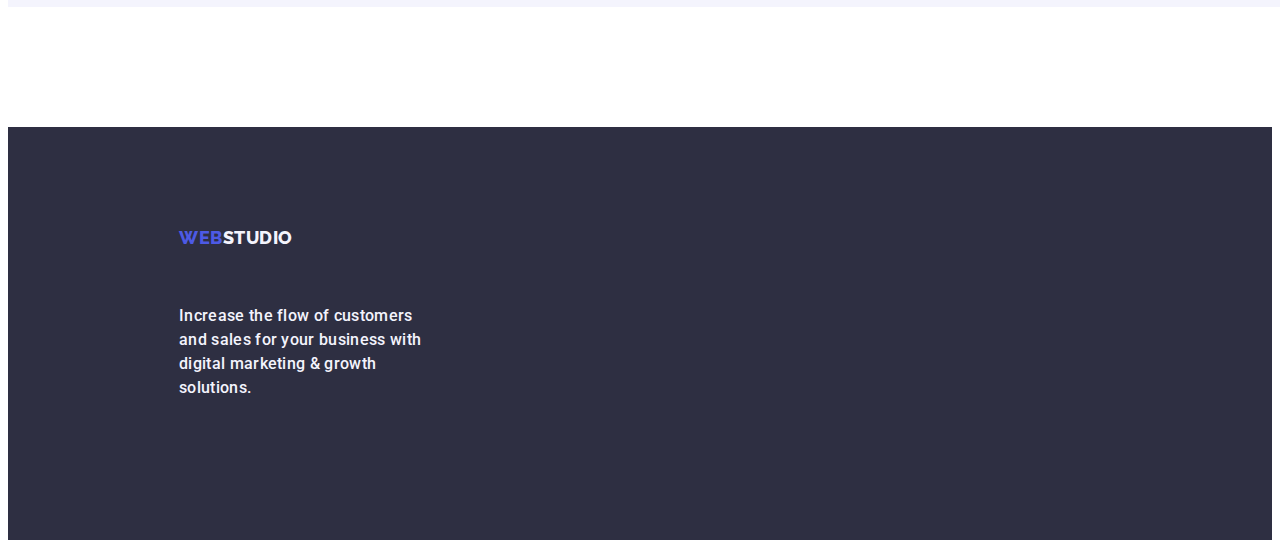
==== commit 61ddb722: "jn" ====
--- a/index.html
+++ b/index.html
@@ -45,15 +45,17 @@
           </ul>
         </nav>
         <!--Address-->
-        <address class="address">
-          <ul class="address list">
-            <li>
-              <a href="mailto:info@devstudio.com" class="contact link"
+        <address class="contact">
+          <ul class="list">
+            <li>
+              <a
+                href="mailto:info@devstudio.com"
+                class="address-description link"
                 >info@devstudio.com</a
               >
             </li>
             <li>
-              <a href="tel:+110001111111" class="contact link"
+              <a href="tel:+110001111111" class="address-description link"
                 >+11 (000) 111-11-11</a
               >
             </li>
--- a/css/styles.css
+++ b/css/styles.css
@@ -24,9 +24,9 @@
 }
 .header-container{
     border-bottom: 1px solid #e7e9fc;
-    width: 1158px;
-    margin: 0;
-}
+    
+}
+
 .accent-header{
     color: #2e2f42;
         font-family: "Raleway", sans-serif;
@@ -41,6 +41,8 @@
 .list {
     list-style: none;
     display:flex;
+    gap:40px;
+    align-items: center;
 }
 .link {
     text-decoration: none;
@@ -51,22 +53,21 @@
 .link:focus{
     color: #404BBF;
 }
-.address {
+.contact {
     font-style: normal;
-    display:flex;
-    justify-content: flex-end;
-    gap:40px;
-    width: 151px;
-    height: 24px;
-   
-}
-
-.contact{
+    color: #757575;
+    font-size: 14px;
+    font-weight: 500;
+    letter-spacing: 0.02em;
+}
+
+.address-description {
     color: #434455;
     font-size: 16px;
+    font-weight: 400;
     line-height: 1.5;
-    letter-spacing: 0.02em;
-    
+    letter-spacing: 0.32px;
+    text-decoration: none;
 }
 .index{
     font-weight: 500;
@@ -77,9 +78,18 @@
     
     
 }
-.hero-content {
+.container {
     width: 1158px;
     margin: 0 auto;
+    padding-left: 15px;
+    padding-right: 15px;
+
+}
+.hero-content {
+    display: flex;
+    justify-content: space-between;
+    align-items: center;
+    
 }
 
 /*Section 1*/
@@ -213,11 +223,18 @@
     
     align-items: flex-start;
     gap:24px;
-    width: 1128px;
-    height: 412px;
-    
-    
-    
+    
+}
+.third-section.list li {
+    margin-right: 24px;
+}
+
+
+.third-section.list:last-child {
+    margin-right: 0;
+}
+.third-section-list .third-section-item:first-child {
+    width: calc((100% - 48px) / 3);
 }
 .third-section-title {
     color: #2e2f42;
@@ -232,7 +249,6 @@
 .third-section-item{
     display: flex;
     gap: 24px;
-    width: calc((100% - 3 * 16px) / 3);
     
 }
 
@@ -257,6 +273,7 @@
 
 
 }
+
 
 .fourth-section-title {
     color: #2e2f42;
@@ -282,12 +299,26 @@
 }
 .list-item{
     background-color: #FFFFFFFF;   
-}
+    text-align: center;
+    margin-right: 24px;
+  
+
+}
+.fourth-section-list.list-item:last-child {
+    margin-right: 0;
+}
+
+
+.fourth-section-list .list-item:first-child {
+    width: calc((100% - 72px) / 4);
+    border-radius: 0px 0px 4px 4px;
+
+}
+
 
 .card-image{
     display: block;
-    flex-basis: calc((100% - 3 * 24px) / 4);
-    border-radius: 0px 0px 4px 4px 4px;
+    
 
 }
 .name-and-job{
@@ -413,14 +444,15 @@
     row-gap: 48px;
     
     
-}
-.list-element{
-    width: calc((100% - 48px)) / 3;
-    
-    
-    
-    
-}
+    
+}
+
+
+.list-element:first-child {
+    width: calc((100% - 48px) / 3);
+   
+}
+
 .name-application{
     display: flex;
     width: 360px;
@@ -451,11 +483,7 @@
 }
 .hero-content{
     display: flex;
-    
-}
-.container{
-    width: 1158px;
-    margin:0;
-    padding: 0 15px;
-    
-}
+    align-items: center;
+    
+}
+
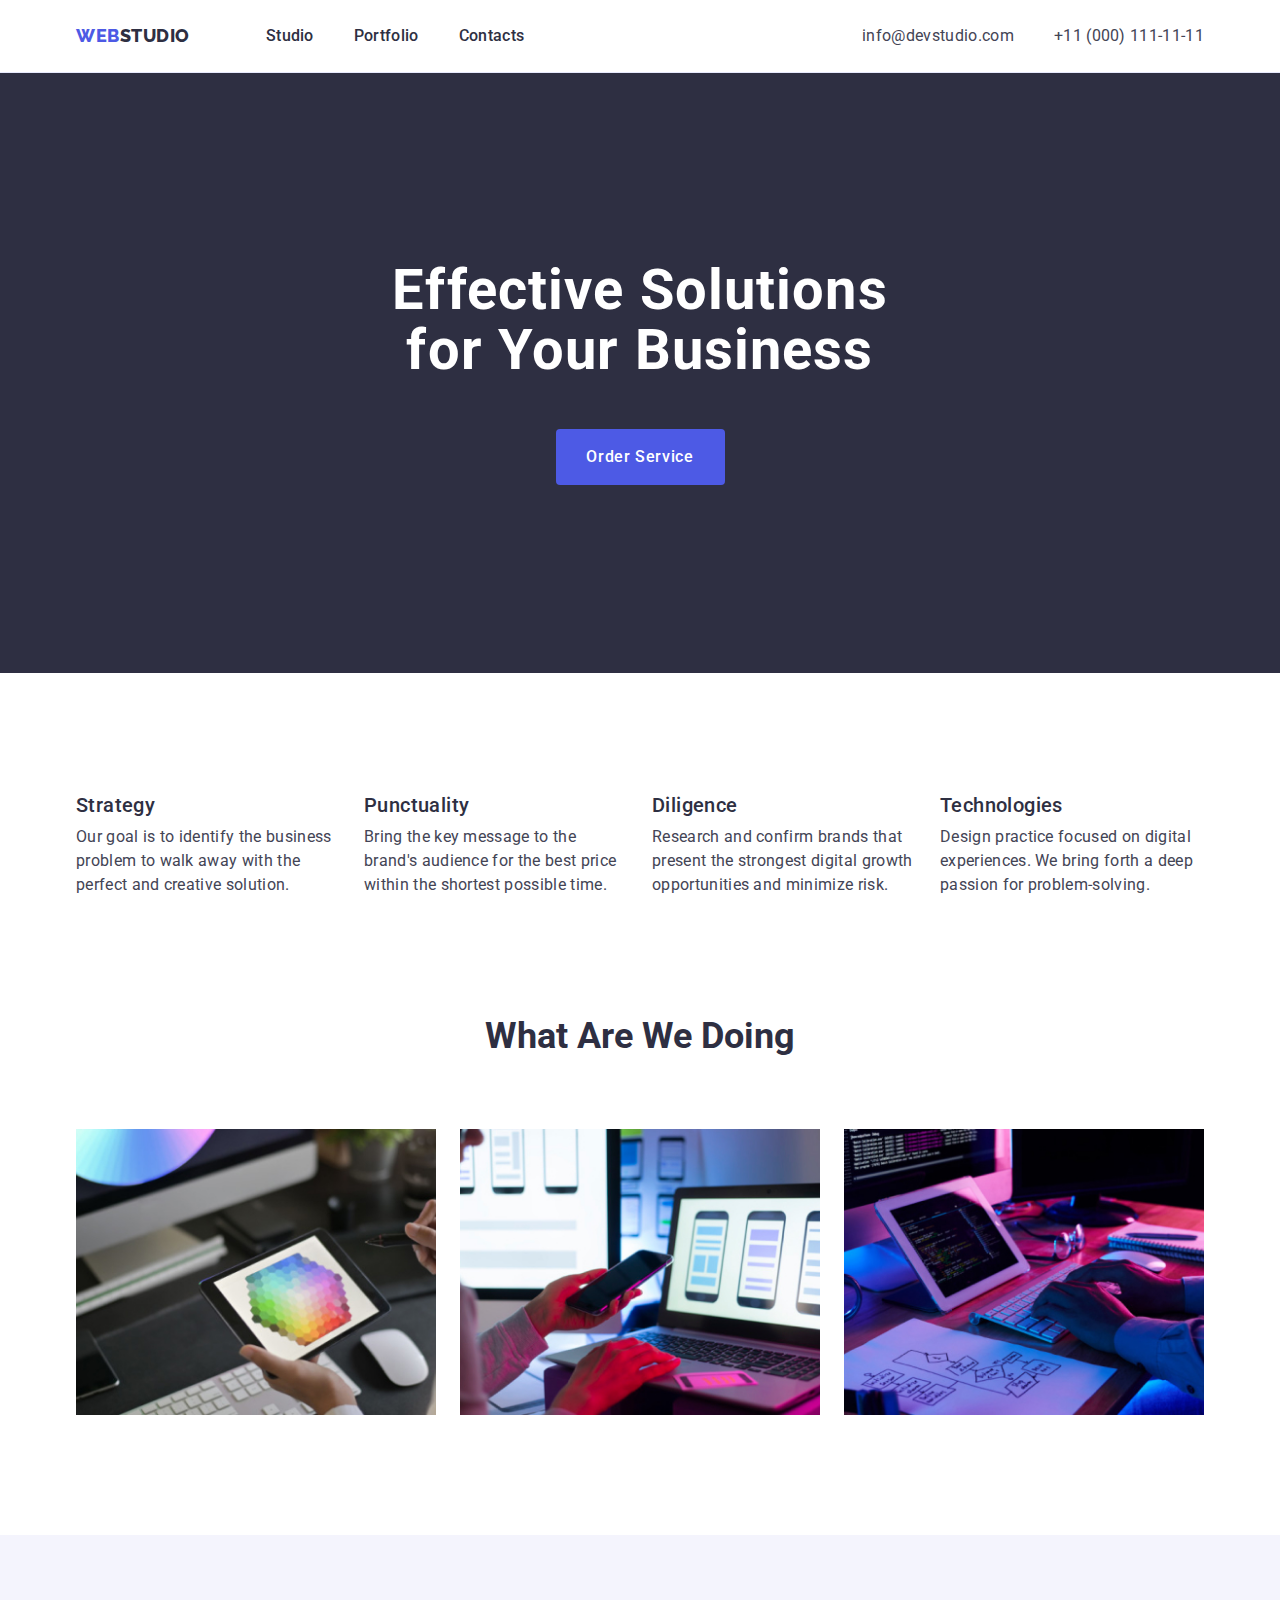
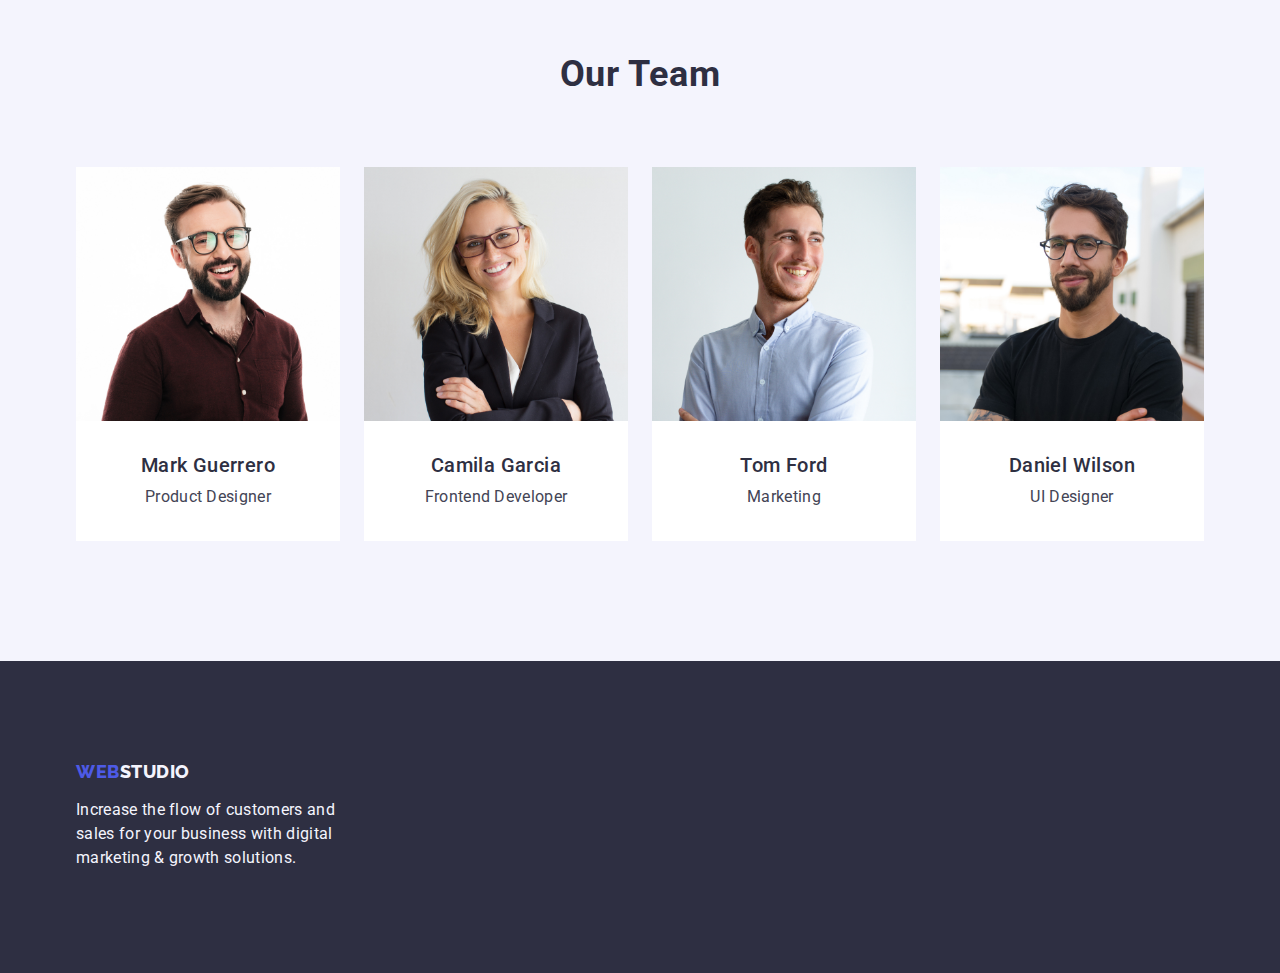
==== commit a9a8cad2: "cvd" ====
--- a/index.html
+++ b/index.html
@@ -11,19 +11,13 @@
     <link rel="stylesheet" href="./css/styles.css" />
     <link rel="preconnect" href="https://fonts.googleapis.com" />
     <link rel="preconnect" href="https://fonts.gstatic.com" crossorigin />
-
     <link
-      href="https://fonts.googleapis.com/css2?family=Roboto&display=swap"
-      rel="stylesheet"
-    />
-    <link
-      href="https://fonts.googleapis.com/css2?family=Raleway&display=swap"
+      href="https://fonts.googleapis.com/css2?family=Raleway:wght@800&family=Roboto:wght@400;500;700;900&display=swap"
       rel="stylesheet"
     />
   </head>
   <body class="body-studio">
     <header class="header-container">
-      <!--Navigation section-->
       <div class="hero-content container">
         <nav class="navigation">
           <a class="logo link" href="./index.html"
@@ -32,19 +26,16 @@
 
           <ul class="list menu">
             <li>
-              <a href="./index.html" class="index link">Index</a>
-            </li>
-            <li>
-              <a href="./portfolio.html" class="index link">Portfolio</a>
-            </li>
-
-            <li><a href="" class="index link">Studio</a></li>
+              <a href="./portfolio.html" class="index link">Studio</a>
+            </li>
+
+            <li><a href="" class="index link">Portfolio</a></li>
             <li>
               <a href="" class="index link">Contacts</a>
             </li>
           </ul>
         </nav>
-        <!--Address-->
+
         <address class="contact">
           <ul class="list">
             <li>
@@ -67,7 +58,7 @@
       <!--First section-->
 
       <section class="first-section">
-        <div class="first-section container">
+        <div class="container">
           <h1 class="first-section-title">
             Effective Solutions for Your Business
           </h1>
@@ -80,7 +71,7 @@
       <!--Second section-->
 
       <section class="second-section">
-        <div class="second-section container">
+        <div class="container">
           <h2 class="visually-hidden">text</h2>
           <ul class="list second-section-container">
             <li class="second-section-item">
@@ -120,7 +111,7 @@
 
       <!--Third section-->
       <section class="third-section-container">
-        <div class="third-section container">
+        <div class="container">
           <h2 class="third-section-title">What are we doing</h2>
           <ul class="third-section list">
             <li class="third-section-item">
@@ -153,7 +144,7 @@
       <!--Fourth section-->
 
       <section class="fourth-section">
-        <div class="fourth-section-container container">
+        <div class="container">
           <h2 class="fourth-section-title">Our Team</h2>
 
           <ul class="fourth-section-list list">
@@ -215,7 +206,7 @@
 
     <footer class="footer">
       <!--Logo-->
-      <div class="footer-container container">
+      <div class="container">
         <a href="./index.html" class="web-footer link"
           >Web<span class="accent-footer">Studio</span></a
         >
--- a/css/styles.css
+++ b/css/styles.css
@@ -9,6 +9,7 @@
     font-family: "Roboto", sans-serif;
     color: #434455;
     background-color: #FFFFFFFF;
+    margin: 0 auto;
 }
 .logo {
     font-family: "Raleway", sans-serif;
@@ -19,6 +20,7 @@
     text-transform: uppercase;
     color:#4d5ae5;
     margin-right: 76px;
+    letter-spacing: 0.54px;
     
       
 }
@@ -80,7 +82,7 @@
 }
 .container {
     width: 1158px;
-    margin: 0 auto;
+    margin:0 auto;
     padding-left: 15px;
     padding-right: 15px;
 
@@ -108,8 +110,6 @@
 }
 .first-section {
     background-color: #2e2f42;
-    min-width: 1440px;
-        
     padding: 188px 0;
         
     
@@ -119,11 +119,14 @@
 .first-section-title {
     color: #FFFFFFFF;
     font-size: 56px;
-    line-height: 1.07;
+    line-height: 1.07em;
     text-align: center;
     letter-spacing: 0.02em;
     max-width: 496px;
-    margin:auto;
+    margin:0 auto;
+    font-weight: 700;
+    letter-spacing: 1.12px;
+    padding-bottom: 48px;
     
     
 
@@ -134,7 +137,7 @@
     font-family: "Roboto", sans-serif;
     font-weight: 500;
     font-size: 16px;
-    line-height: 1.5;
+    line-height: 1.5em;
     letter-spacing: 0.04em;
     color:#FFFFFFFF;
     display: block;
@@ -142,8 +145,9 @@
     height: 56px;
     border: none;
     border-radius: 4px;
-    margin:auto;
-    margin-top:48px;
+    margin:0 auto;
+    
+    cursor: pointer;
     
     
 }
@@ -154,9 +158,7 @@
 .first-section-button:focus{
     background-color: #404bbf;
 }
-.first-section-button{
-    cursor: pointer;
-}
+
 
 /*Section 2*/
 .second-section{
@@ -167,6 +169,7 @@
     display: flex;
     gap: 24px;
     margin:auto;
+    
     
     
 }
@@ -179,7 +182,7 @@
     
 }
 .second-section-item{
-flex-basis: calc((100% - 72px) / 4);
+width: calc((100% - 72px) / 4);
 margin:auto;
 
 }
@@ -223,19 +226,12 @@
     
     align-items: flex-start;
     gap:24px;
-    
-}
-.third-section.list li {
-    margin-right: 24px;
-}
-
-
-.third-section.list:last-child {
-    margin-right: 0;
-}
-.third-section-list .third-section-item:first-child {
-    width: calc((100% - 48px) / 3);
-}
+    margin: auto;
+    
+}
+
+
+
 .third-section-title {
     color: #2e2f42;
     font-size: 36px;
@@ -249,84 +245,66 @@
 .third-section-item{
     display: flex;
     gap: 24px;
-    
+    width: calc((100% - 48px) / 3);
 }
 
 /*Section 4*/
 
-.fourth-section-container{
-    min-width: 1440px;
-    min-height: 732px;
+.fourth-section{
     background-color: #F4F4FD;
-    
-    
-}
-.fourth-section {
-    padding: 120px 0;
-    
-   
-}
+    padding:120px 0;
+    
+}
+
 .fourth-section-list{
 display: flex;
 gap: 24px;
 
-
-
-}
-
+}
 
 .fourth-section-title {
     color: #2e2f42;
     font-size: 36px;
     line-height: 1.11;
     text-align: center;
-    letter-spacing: 0.02em;
+    letter-spacing: 0.72px;
     text-transform: capitalize;
-    background-color: #F4F4FD;
-    padding-top:120px;
     margin-bottom: 72px;
     
 }
 .fourth-section-name{
     color: #2e2f42;
-        font-weight: 500;
-        font-size: 20px;
-        line-height: 1.2;
-        letter-spacing: 0.02em;
-        background-color: #FFFFFFFF;
-        margin-bottom: 8px;
-        text-align: center;
+    font-weight: 500;
+    font-size: 20px;
+    line-height: 1.2;
+    letter-spacing: 0.4px;
+    margin-bottom: 8px;
 }
 .list-item{
-    background-color: #FFFFFFFF;   
-    text-align: center;
-    margin-right: 24px;
-  
-
-}
-.fourth-section-list.list-item:last-child {
-    margin-right: 0;
-}
-
-
-.fourth-section-list .list-item:first-child {
-    width: calc((100% - 72px) / 4);
-    border-radius: 0px 0px 4px 4px;
+width: calc((100% - 72px) / 4);
+border-radius: 0px 0px 4px 4px;
 
 }
 
 
 .card-image{
     display: block;
+    max-width: 100%;
+    height: auto;
     
 
 }
 .name-and-job{
 padding: 32px 0;
+text-align: center;
+background-color: #ffffff;
 
 }
 .fourth-section-paragraph{
-    text-align: center;
+    color: #434455;
+    font-size: 16px;
+    line-height: 1.5;
+    letter-spacing: 0.32px;
 }
 
 /*Footer*/
@@ -334,11 +312,17 @@
 .footer {
     background-color: #2e2f42;
     padding: 100px 0;
+    height: 312px;
 }
 
 .footer-paragraph {
     color: #F4F4FD;
     max-width: 264px;
+    line-height: 1.5em;
+    font-weight: 400;
+    letter-spacing: 0.32px;
+    font-size: 16px;
+    padding: 0;
 }
 
 .web-footer {
@@ -346,7 +330,7 @@
     font-weight: 800;
     font-size: 18px;
     line-height: 1.17;
-    letter-spacing: 0.03em;
+    letter-spacing: 0.54px;
     text-transform: uppercase;
     color: #4d5ae5;
     display: inline-block;
@@ -362,9 +346,7 @@
         letter-spacing: 0.54px;
         text-transform: uppercase;
 }
-.footer-container{
-    margin-left:156px;
-}
+
 /*Portfolio*/
 img {
     display: block
@@ -448,7 +430,7 @@
 }
 
 
-.list-element:first-child {
+.list-element {
     width: calc((100% - 48px) / 3);
    
 }
@@ -466,14 +448,14 @@
 /*Tema3*/
 * {
     box-sizing: border-box;
+    margin:0;
+    padding:0;
 }
 .navigation{
     display: flex;
-    width: 1440px;
     height: 72px;
-    padding:24px 156px 24px 156px;
-    flex-wrap:nowrap;
     align-items:center;
+    
 }
 .menu{
     display: flex;
@@ -481,9 +463,5 @@
     align-items: flex-start;
     
 }
-.hero-content{
-    display: flex;
-    align-items: center;
-    
-}
-
+
+
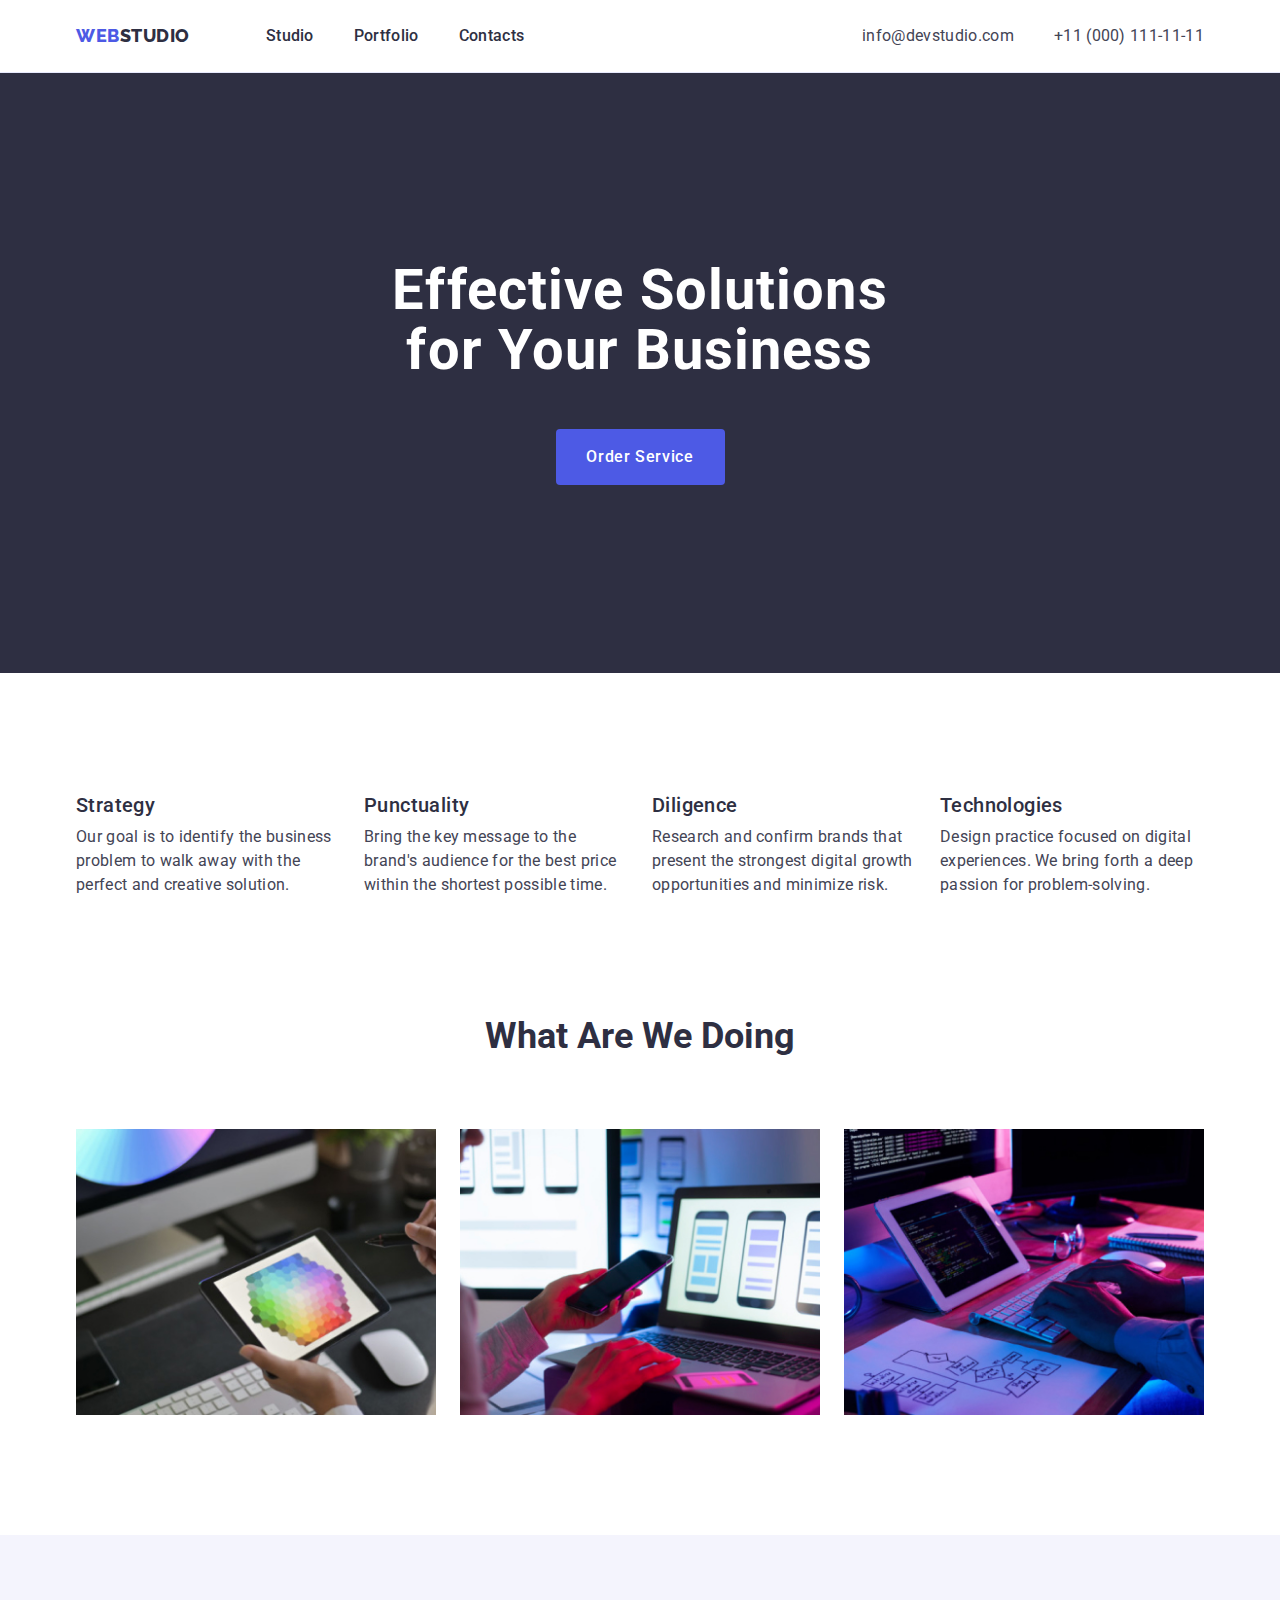
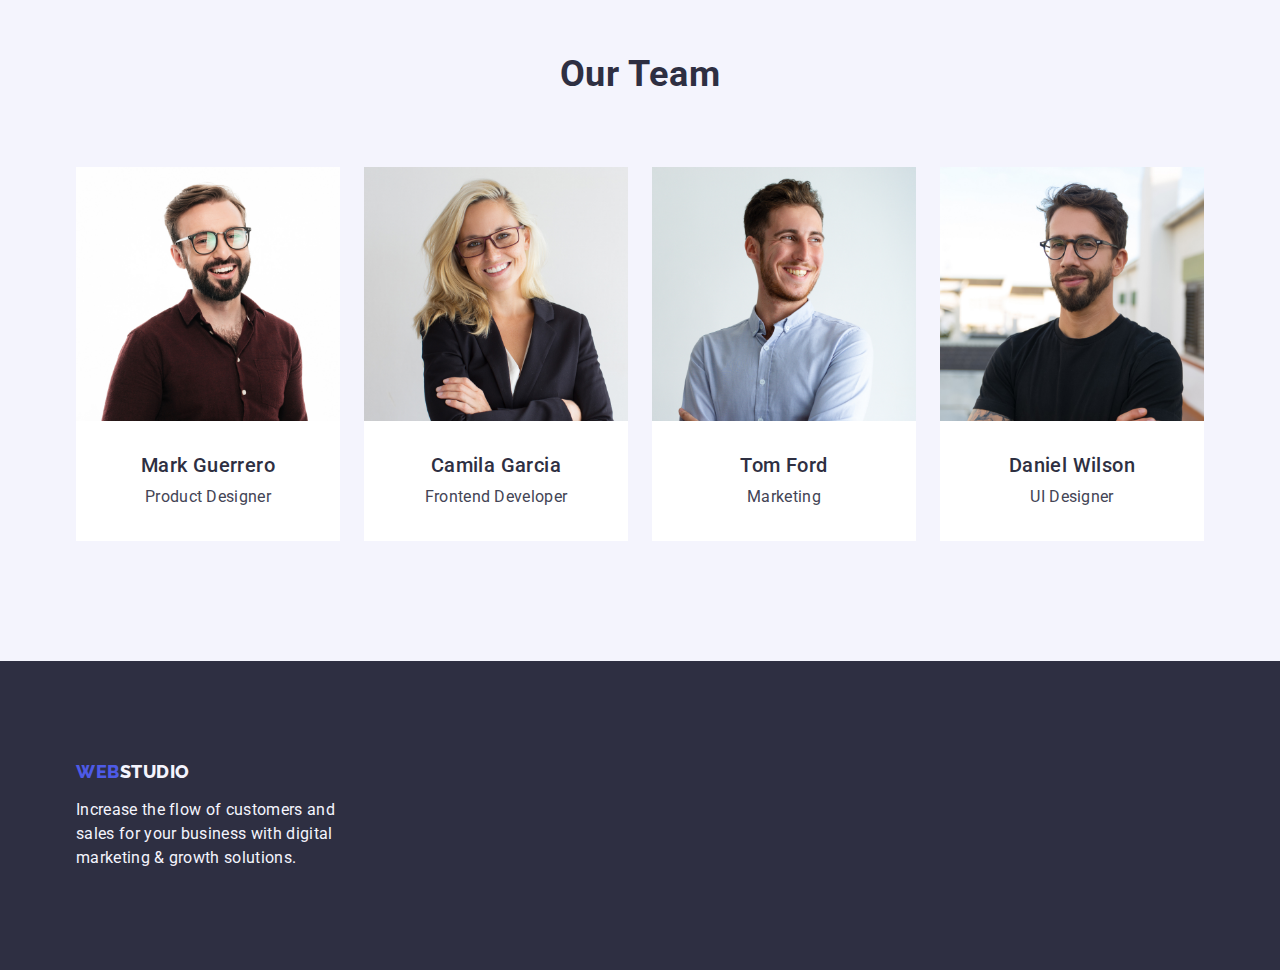
==== commit 65041874: "lkm" ====
--- a/index.html
+++ b/index.html
@@ -205,7 +205,6 @@
     </main>
 
     <footer class="footer">
-      <!--Logo-->
       <div class="container">
         <a href="./index.html" class="web-footer link"
           >Web<span class="accent-footer">Studio</span></a
--- a/css/styles.css
+++ b/css/styles.css
@@ -127,8 +127,6 @@
     font-weight: 700;
     letter-spacing: 1.12px;
     padding-bottom: 48px;
-    
-    
 
     
 }
@@ -145,16 +143,14 @@
     height: 56px;
     border: none;
     border-radius: 4px;
-    margin:0 auto;
-    
+    margin:0 auto;  
     cursor: pointer;
-    
-    
 }
 
 .first-section-button:hover{
     background-color: #404bbf;
 }
+
 .first-section-button:focus{
     background-color: #404bbf;
 }
@@ -169,10 +165,8 @@
     display: flex;
     gap: 24px;
     margin:auto;
-    
-    
-    
-}
+}
+
 .second-section-title, .second-section-paragraph{
     display: flex;
     width: 264px;
@@ -184,7 +178,6 @@
 .second-section-item{
 width: calc((100% - 72px) / 4);
 margin:auto;
-
 }
        
 
@@ -197,8 +190,6 @@
     background-color: #FFFFFFFF;
     margin-bottom: 8px;
     text-align: center;
-    
-
 }
 
 
@@ -209,6 +200,7 @@
         color: #434455;
         text-align: center;
 }
+
 .second-section-paragraph {
     font-size: 16px;
     line-height: 1.5;
@@ -218,10 +210,12 @@
     
 
 }
+
 /*Section 3*/
 .third-section-container{
     padding-bottom: 120px;
 }
+
 .third-section {
     
     align-items: flex-start;
@@ -229,8 +223,6 @@
     margin: auto;
     
 }
-
-
 
 .third-section-title {
     color: #2e2f42;
@@ -242,6 +234,7 @@
     
     
 }
+
 .third-section-item{
     display: flex;
     gap: 24px;
@@ -253,13 +246,11 @@
 .fourth-section{
     background-color: #F4F4FD;
     padding:120px 0;
-    
 }
 
 .fourth-section-list{
 display: flex;
 gap: 24px;
-
 }
 
 .fourth-section-title {
@@ -272,6 +263,7 @@
     margin-bottom: 72px;
     
 }
+
 .fourth-section-name{
     color: #2e2f42;
     font-weight: 500;
@@ -280,20 +272,19 @@
     letter-spacing: 0.4px;
     margin-bottom: 8px;
 }
+
 .list-item{
 width: calc((100% - 72px) / 4);
 border-radius: 0px 0px 4px 4px;
 
 }
-
 
 .card-image{
     display: block;
     max-width: 100%;
     height: auto;
-    
-
-}
+}
+
 .name-and-job{
 padding: 32px 0;
 text-align: center;
@@ -312,7 +303,7 @@
 .footer {
     background-color: #2e2f42;
     padding: 100px 0;
-    height: 312px;
+    
 }
 
 .footer-paragraph {
@@ -424,16 +415,12 @@
     flex-wrap: wrap;
     column-gap: 24px;
     row-gap: 48px;
-    
-    
-    
-}
-
-
-.list-element {
-    width: calc((100% - 48px) / 3);
-   
-}
+    padding-left: 0;
+    padding-right: 0;
+}
+
+
+
 
 .name-application{
     display: flex;
